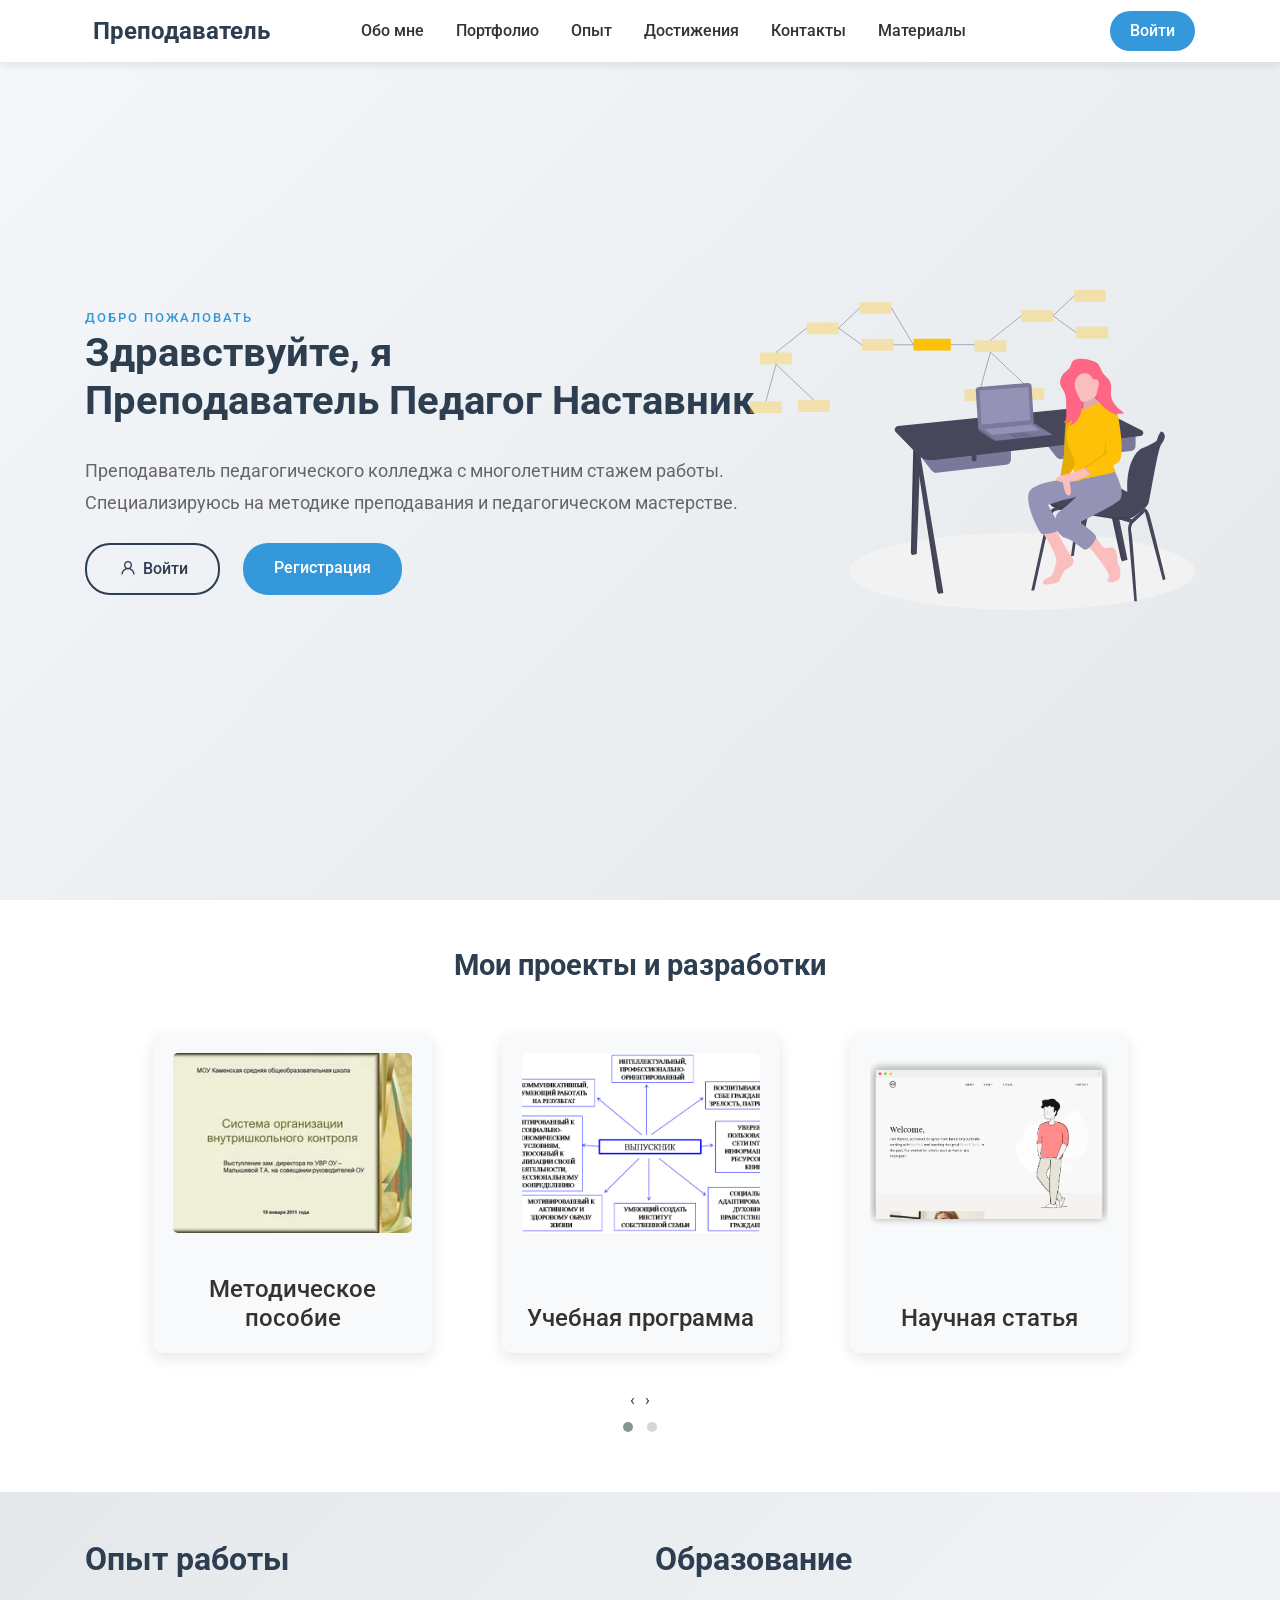
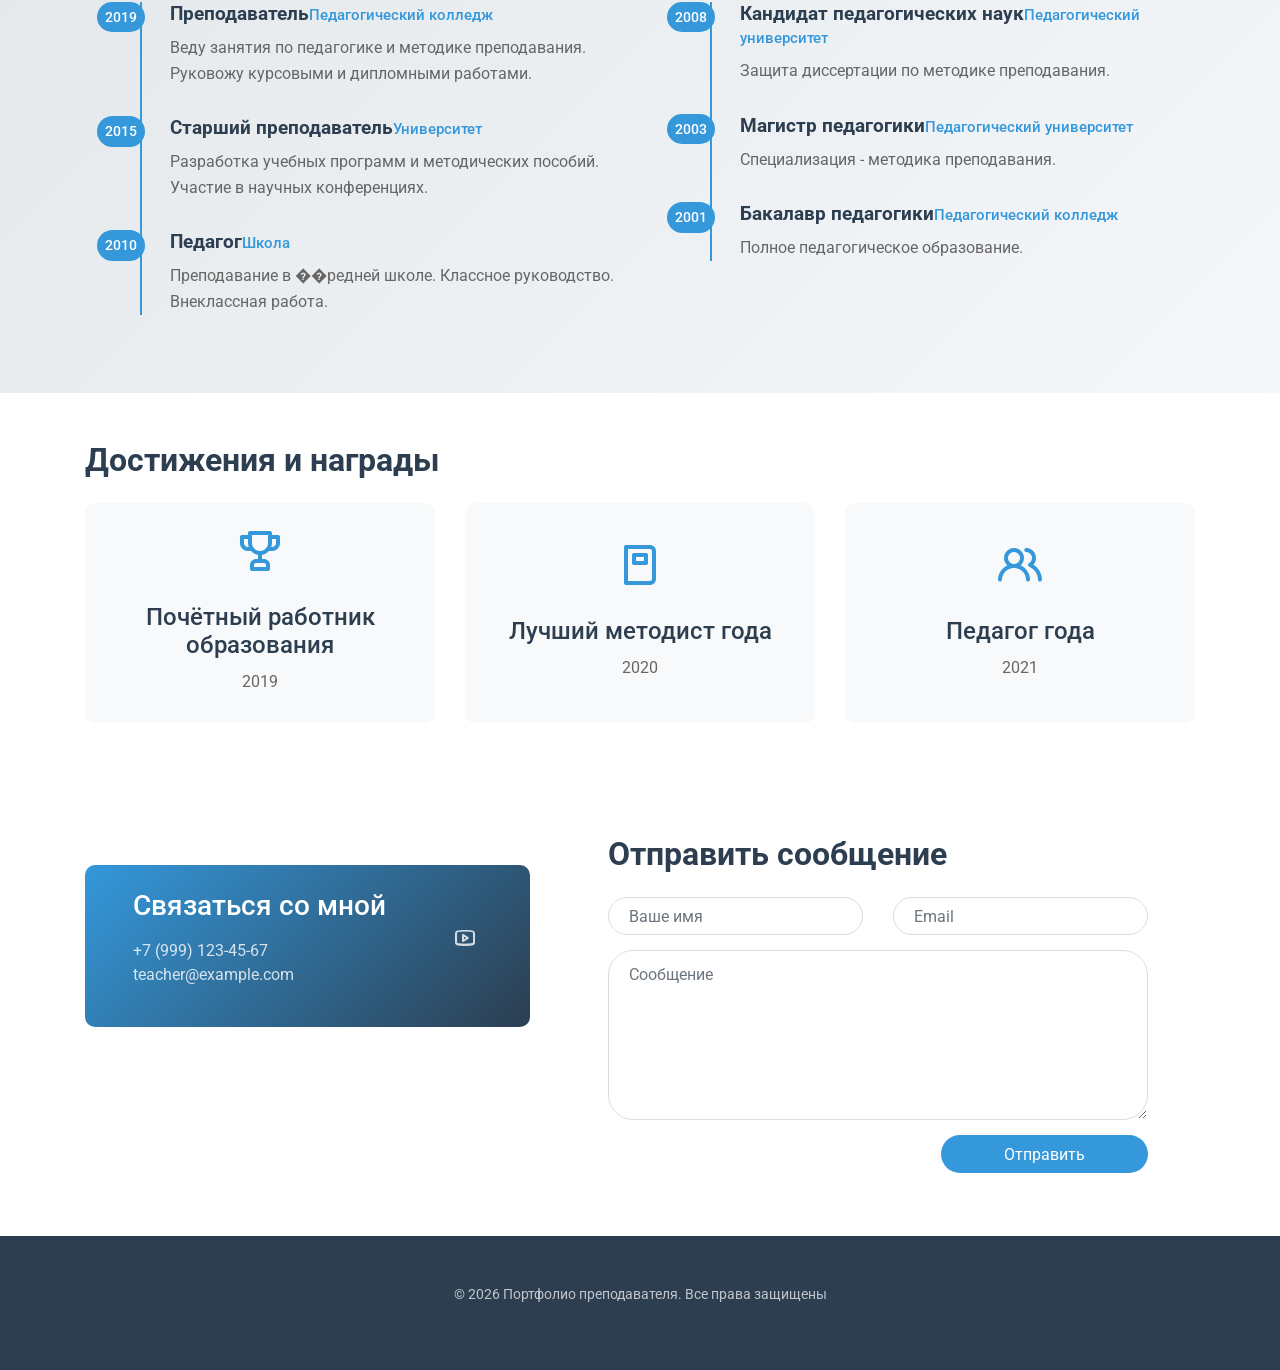
==== index.html @ ad096b38 "first commit" ====
<!doctype html>
<html lang="ru">
  <head>
    <meta charset="utf-8">
    <meta name="viewport" content="width=device-width, initial-scale=1, shrink-to-fit=no">
    <meta name="description" content="Портфолио преподавателя педагогического колледжа">
    <meta name="author" content="">

    <title>Портфолио преподавателя</title>

    <link rel="stylesheet" href="css/bootstrap.min.css">
    <link rel="stylesheet" href="css/unicons.css">
    <link rel="stylesheet" href="css/owl.carousel.min.css">
    <link rel="stylesheet" href="css/owl.theme.default.min.css">
    <link rel="stylesheet" href="css/styles.css">
  </head>
  <body>

    <nav class="navbar navbar-expand-sm navbar-light">
        <div class="container">
            <a class="navbar-brand" href="index.html"><i class='uil uil-graduation-cap'></i> Преподаватель</a>

            <button class="navbar-toggler" type="button" data-toggle="collapse" data-target="#navbarNav" aria-controls="navbarNav" aria-expanded="false"
                aria-label="Toggle navigation">
                <span class="navbar-toggler-icon"></span>
                <span class="navbar-toggler-icon"></span>
                <span class="navbar-toggler-icon"></span>
            </button>

            <div class="collapse navbar-collapse" id="navbarNav">
                <ul class="navbar-nav mx-auto">
                    <li class="nav-item">
                        <a href="#about" class="nav-link"><span data-hover="Обо мне">Обо мне</span></a>
                    </li>
                    <li class="nav-item">
                        <a href="#portfolio" class="nav-link"><span data-hover="Портфолио">Портфолио</span></a>
                    </li>
                    <li class="nav-item">
                        <a href="#experience" class="nav-link"><span data-hover="Опыт">Опыт</span></a>
                    </li>
                    <li class="nav-item">
                        <a href="#achievements" class="nav-link"><span data-hover="Достижения">Достижения</span></a>
                    </li>
                    <li class="nav-item">
                        <a href="#contact" class="nav-link"><span data-hover="Контакты">Контакты</span></a>
                    </li>
                    <li class="nav-item">
                        <a href="materials.html" class="nav-link"><span data-hover="Материалы">Материалы</span></a>
                    </li>
                </ul>

                <ul class="navbar-nav ml-lg-auto" id="auth-nav">
                </ul>
            </div>
        </div>
    </nav>

    <section class="about full-screen d-lg-flex justify-content-center align-items-center" id="about">
        <div class="container">
            <div class="row">
                
                <div class="col-lg-7 col-md-12 col-12 d-flex align-items-center">
                    <div class="about-text">
                        <small class="small-text">Добро пожаловать</small>
                        <h1 class="animated animated-text">
                            <span class="mr-2">Здравствуйте, я</span>
                                <div class="animated-info">
                                    <span class="animated-item" id="teacher-name">Преподаватель</span>
                                    <span class="animated-item">Педагог</span>
                                    <span class="animated-item">Наставник</span>
                                </div>
                        </h1>

                        <p id="teacher-bio">Преподаватель педагогического колледжа с многолетним стажем работы. Специализируюсь на методике преподавания и педагогическом мастерстве.</p>
                        
                        <div class="custom-btn-group mt-4" id="profile-buttons">
                        </div>
                    </div>
                </div>

                <div class="col-lg-5 col-md-12 col-12">
                    <div class="about-image svg">
                        <img src="images/undraw/undraw_software_engineer_lvl5.svg" class="img-fluid" alt="фото преподавателя">
                    </div>
                </div>

            </div>
        </div>
    </section>

    <section class="project py-5" id="portfolio">
        <div class="container">
                
                <div class="row">
                  <div class="col-lg-11 text-center mx-auto col-12">

                      <div class="col-lg-8 mx-auto">
                        <h2>Мои проекты и разработки</h2>
                      </div>

                      <div class="owl-carousel owl-theme" id="portfolio-carousel">
                      </div>

                  </div>
                </div>
        </div>
    </section>

    <section class="resume py-5 d-lg-flex justify-content-center align-items-center" id="experience">
        <div class="container">
            <div class="row">

                <div class="col-lg-6 col-12">
                  <h2 class="mb-4">Опыт работы</h2>

                    <div class="timeline">
                        <div class="timeline-wrapper">
                             <div class="timeline-yr">
                                  <span>2019</span>
                             </div>
                             <div class="timeline-info">
                                  <h3><span>Преподаватель</span><small>Педагогический колледж</small></h3>
                                  <p>Веду занятия по педагогике и методике преподавания. Руковожу курсовыми и дипломными работами.</p>
                             </div>
                        </div>

                        <div class="timeline-wrapper">
                            <div class="timeline-yr">
                                <span>2015</span>
                            </div>
                            <div class="timeline-info">
                                <h3><span>Старший преподаватель</span><small>Университет</small></h3>
                                <p>Разработка учебных программ и методических пособий. Участие в научных конференциях.</p>
                            </div>
                        </div>

                        <div class="timeline-wrapper">
                            <div class="timeline-yr">
                                <span>2010</span>
                            </div>
                            <div class="timeline-info">
                                <h3><span>Педагог</span><small>Школа</small></h3>
                                <p>Преподавание в ��редней школе. Классное руководство. Внеклассная работа.</p>
                            </div>
                        </div>
                        
                    </div>
                </div>

                <div class="col-lg-6 col-12">
                  <h2 class="mb-4 mobile-mt-2">Образование</h2>

                    <div class="timeline">
                        <div class="timeline-wrapper">
                             <div class="timeline-yr">
                                  <span>2008</span>
                             </div>
                             <div class="timeline-info">
                                  <h3><span>Кандидат педагогических наук</span><small>Педагогический университет</small></h3>
                                  <p>Защита диссертации по методике преподавания.</p>
                             </div>
                        </div>

                        <div class="timeline-wrapper">
                            <div class="timeline-yr">
                                <span>2003</span>
                            </div>
                            <div class="timeline-info">
                                <h3><span>Магистр педагогики</span><small>Педагогический университет</small></h3>
                                <p>Специализация - методика преподавания.</p>
                            </div>
                        </div>
                        
                        <div class="timeline-wrapper">
                            <div class="timeline-yr">
                                <span>2001</span>
                            </div>
                            <div class="timeline-info">
                                <h3><span>Бакалавр педагогики</span><small>Педагогический колледж</small></h3>
                                <p>Полное педагогическое образование.</p>
                            </div>
                        </div>

                    </div>
                </div>
                
            </div>
        </div>
    </section>

    <section class="contact py-5" id="achievements">
      <div class="container">
        <div class="row">
          <div class="col-lg-12 col-12">
            <div class="contact-form">
              <h2 class="mb-4">Достижения и награды</h2>
              <div class="row" id="achievements-list">
                <div class="col-md-4 mb-3">
                  <div class="achievement-card">
                    <i class="uil uil-trophy"></i>
                    <h4>Почётный работник образования</h4>
                    <p>2019</p>
                  </div>
                </div>
                <div class="col-md-4 mb-3">
                  <div class="achievement-card">
                    <i class="uil uil-book"></i>
                    <h4>Лучший методист года</h4>
                    <p>2020</p>
                  </div>
                </div>
                <div class="col-md-4 mb-3">
                  <div class="achievement-card">
                    <i class="uil uil-users-alt"></i>
                    <h4>Педагог года</h4>
                    <p>2021</p>
                  </div>
                </div>
              </div>
            </div>
          </div>
        </div>
      </div>
    </section>

    <section class="contact py-5" id="contact">
      <div class="container">
        <div class="row">
          
          <div class="col-lg-5 mr-lg-5 col-12">
            <div class="contact-info d-flex justify-content-between align-items-center py-4 px-lg-5">
                <div class="contact-info-item">
                  <h3 class="mb-3 text-white">Связаться со мной</h3>
                  <p class="footer-text mb-0">+7 (999) 123-45-67</p>
                  <p><a href="mailto:teacher@example.com">teacher@example.com</a></p>
                </div>

                <ul class="social-links">
                     <li><a href="#" class="uil uil-vk" data-toggle="tooltip" data-placement="left" title="ВКонтакте"></a></li>
                     <li><a href="#" class="uil uil-telegram" data-toggle="tooltip" data-placement="left" title="Telegram"></a></li>
                     <li><a href="#" class="uil uil-youtube" data-toggle="tooltip" data-placement="left" title="YouTube"></a></li>
                </ul>
            </div>
          </div>

          <div class="col-lg-6 col-12">
            <div class="contact-form">
              <h2 class="mb-4">Отправить сообщение</h2>

              <form action="" method="get">
                <div class="row">
                  <div class="col-lg-6 col-12">
                    <input type="text" class="form-control" name="name" placeholder="Ваше имя" id="name">
                  </div>

                  <div class="col-lg-6 col-12">
                    <input type="email" class="form-control" name="email" placeholder="Email" id="email">
                  </div>

                  <div class="col-12">
                    <textarea name="message" rows="6" class="form-control" id="message" placeholder="Сообщение"></textarea>
                  </div>

                  <div class="ml-lg-auto col-lg-5 col-12">
                    <input type="submit" class="form-control submit-btn" value="Отправить">
                  </div>
                </div>
              </form>
            </div>
          </div>

        </div>
      </div>
    </section>

     <footer class="footer py-5">
           <div class="container">
                <div class="row">

                    <div class="col-lg-12 col-12">                                
                        <p class="copyright-text text-center">&copy; <span id="current-year"></span> Портфолио преподавателя. Все права защищены</p>
                    </div>
                    
                </div>
           </div>
      </footer>

    <script src="js/jquery-3.3.1.min.js"></script>
    <script src="js/popper.min.js"></script>
    <script src="js/bootstrap.min.js"></script>
    <script src="js/Headroom.js"></script>
    <script src="js/jQuery.headroom.js"></script>
    <script src="js/owl.carousel.min.js"></script>
    <script src="js/smoothscroll.js"></script>
    <script src="js/app.js"></script>

  </body>
</html>
---- css/unicons.css ----
@font-face {
  font-family: 'unicons';
  src: url('../font/unicons.eot?42479262');
  src: url('../font/unicons.eot?42479262#iefix') format('embedded-opentype'),
       url('../font/unicons.woff2?42479262') format('woff2'),
       url('../font/unicons.woff?42479262') format('woff'),
       url('../font/unicons.ttf?42479262') format('truetype'),
       url('../font/unicons.svg?42479262#unicons') format('svg');
  font-weight: normal;
  font-style: normal;
}
/* Chrome hack: SVG is rendered more smooth in Windozze. 100% magic, uncomment if you need it. */
/* Note, that will break hinting! In other OS-es font will be not as sharp as it could be */
/*
@media screen and (-webkit-min-device-pixel-ratio:0) {
  @font-face {
    font-family: 'unicons';
    src: url('../font/unicons.svg?42479262#unicons') format('svg');
  }
}
*/
 
 [class^="uil-"]:before, [class*=" uil-"]:before {
  font-family: "unicons";
  font-style: normal;
  font-weight: normal;
  speak: none;
 
  display: inline-block;
  text-decoration: inherit;
  width: 1em;
  margin-right: .2em;
  text-align: center;
  /* opacity: .8; */
 
  /* For safety - reset parent styles, that can break glyph codes*/
  font-variant: normal;
  text-transform: none;
 
  /* fix buttons height, for twitter bootstrap */
  line-height: 1em;
 
  /* Animation center compensation - margins should be symmetric */
  /* remove if not needed */
  margin-left: .2em;
 
  /* you can be more comfortable with increased icons size */
  /* font-size: 120%; */
 
  /* Font smoothing. That was taken from TWBS */
  -webkit-font-smoothing: antialiased;
  -moz-osx-font-smoothing: grayscale;
 
  /* Uncomment for 3D effect */
  /* text-shadow: 1px 1px 1px rgba(127, 127, 127, 0.3); */
}
 
.uil-abacus:before { content: '\e800'; } /* '' */
.uil-accessible-icon-alt:before { content: '\e801'; } /* '' */
.uil-adjust-alt:before { content: '\e802'; } /* '' */
.uil-adjust-circle:before { content: '\e803'; } /* '' */
.uil-adjust-half:before { content: '\e804'; } /* '' */
.uil-adjust:before { content: '\e805'; } /* '' */
.uil-airplay:before { content: '\e806'; } /* '' */
.uil-align-alt:before { content: '\e807'; } /* '' */
.uil-align-center-alt:before { content: '\e808'; } /* '' */
.uil-align-center-h:before { content: '\e809'; } /* '' */
.uil-align-center-justify:before { content: '\e80a'; } /* '' */
.uil-align-center-v:before { content: '\e80b'; } /* '' */
.uil-align-center:before { content: '\e80c'; } /* '' */
.uil-align-justify:before { content: '\e80d'; } /* '' */
.uil-align-left-justify:before { content: '\e80e'; } /* '' */
.uil-align-left:before { content: '\e80f'; } /* '' */
.uil-align-letter-right:before { content: '\e810'; } /* '' */
.uil-align-right-justify:before { content: '\e811'; } /* '' */
.uil-align-right:before { content: '\e812'; } /* '' */
.uil-align:before { content: '\e813'; } /* '' */
.uil-ambulance:before { content: '\e814'; } /* '' */
.uil-analysis:before { content: '\e815'; } /* '' */
.uil-analytics:before { content: '\e816'; } /* '' */
.uil-anchor:before { content: '\e817'; } /* '' */
.uil-android-phone-slash:before { content: '\e818'; } /* '' */
.uil-angle-double-down:before { content: '\e819'; } /* '' */
.uil-angle-double-left:before { content: '\e81a'; } /* '' */
.uil-angle-double-right:before { content: '\e81b'; } /* '' */
.uil-angle-double-up:before { content: '\e81c'; } /* '' */
.uil-angle-down:before { content: '\e81d'; } /* '' */
.uil-angle-left:before { content: '\e81e'; } /* '' */
.uil-angle-right-b:before { content: '\e81f'; } /* '' */
.uil-angle-right:before { content: '\e820'; } /* '' */
.uil-angle-up:before { content: '\e821'; } /* '' */
.uil-annoyed-alt:before { content: '\e822'; } /* '' */
.uil-annoyed:before { content: '\e823'; } /* '' */
.uil-apps:before { content: '\e824'; } /* '' */
.uil-archive-alt:before { content: '\e825'; } /* '' */
.uil-archive:before { content: '\e826'; } /* '' */
.uil-arrow-break:before { content: '\e827'; } /* '' */
.uil-arrow-circle-down:before { content: '\e828'; } /* '' */
.uil-arrow-circle-left:before { content: '\e829'; } /* '' */
.uil-arrow-circle-right:before { content: '\e82a'; } /* '' */
.uil-arrow-circle-up:before { content: '\e82b'; } /* '' */
.uil-arrow-compress-h:before { content: '\e82c'; } /* '' */
.uil-arrow-down-left:before { content: '\e82d'; } /* '' */
.uil-arrow-down-right:before { content: '\e82e'; } /* '' */
.uil-arrow-down:before { content: '\e82f'; } /* '' */
.uil-arrow-from-right:before { content: '\e830'; } /* '' */
.uil-arrow-from-top:before { content: '\e831'; } /* '' */
.uil-arrow-growth:before { content: '\e832'; } /* '' */
.uil-arrow-left:before { content: '\e833'; } /* '' */
.uil-arrow-random:before { content: '\e834'; } /* '' */
.uil-arrow-resize-diagonal:before { content: '\e835'; } /* '' */
.uil-arrow-right:before { content: '\e836'; } /* '' */
.uil-arrow-to-bottom:before { content: '\e837'; } /* '' */
.uil-arrow-to-right:before { content: '\e838'; } /* '' */
.uil-arrow-up-left:before { content: '\e839'; } /* '' */
.uil-arrow-up-right:before { content: '\e83a'; } /* '' */
.uil-arrow-up:before { content: '\e83b'; } /* '' */
.uil-arrows-h-alt:before { content: '\e83c'; } /* '' */
.uil-arrows-h:before { content: '\e83d'; } /* '' */
.uil-arrows-left-down:before { content: '\e83e'; } /* '' */
.uil-arrows-maximize:before { content: '\e83f'; } /* '' */
.uil-arrows-merge:before { content: '\e840'; } /* '' */
.uil-arrows-resize-h:before { content: '\e841'; } /* '' */
.uil-arrows-resize-v:before { content: '\e842'; } /* '' */
.uil-arrows-resize:before { content: '\e843'; } /* '' */
.uil-arrows-right-down:before { content: '\e844'; } /* '' */
.uil-arrows-shrink-h:before { content: '\e845'; } /* '' */
.uil-arrows-shrink-v:before { content: '\e846'; } /* '' */
.uil-arrows-up-right:before { content: '\e847'; } /* '' */
.uil-arrows-v-alt:before { content: '\e848'; } /* '' */
.uil-arrows-v:before { content: '\e849'; } /* '' */
.uil-at:before { content: '\e84a'; } /* '' */
.uil-atm-card:before { content: '\e84b'; } /* '' */
.uil-atom:before { content: '\e84c'; } /* '' */
.uil-auto-flash:before { content: '\e84d'; } /* '' */
.uil-award-alt:before { content: '\e84e'; } /* '' */
.uil-award:before { content: '\e84f'; } /* '' */
.uil-baby-carriage:before { content: '\e850'; } /* '' */
.uil-backpack:before { content: '\e851'; } /* '' */
.uil-backspace:before { content: '\e852'; } /* '' */
.uil-backward:before { content: '\e853'; } /* '' */
.uil-bag-alt:before { content: '\e854'; } /* '' */
.uil-bag-slash:before { content: '\e855'; } /* '' */
.uil-bag:before { content: '\e856'; } /* '' */
.uil-ball:before { content: '\e857'; } /* '' */
.uil-ban:before { content: '\e858'; } /* '' */
.uil-bars:before { content: '\e859'; } /* '' */
.uil-basketball-hoop:before { content: '\e85a'; } /* '' */
.uil-basketball:before { content: '\e85b'; } /* '' */
.uil-battery-bolt:before { content: '\e85c'; } /* '' */
.uil-battery-empty:before { content: '\e85d'; } /* '' */
.uil-bed-double:before { content: '\e85e'; } /* '' */
.uil-bed:before { content: '\e85f'; } /* '' */
.uil-bell-school:before { content: '\e860'; } /* '' */
.uil-bell-slash:before { content: '\e861'; } /* '' */
.uil-bill:before { content: '\e862'; } /* '' */
.uil-bitcoin-circle:before { content: '\e863'; } /* '' */
.uil-bitcoin:before { content: '\e864'; } /* '' */
.uil-bluetooth-b:before { content: '\e865'; } /* '' */
.uil-bolt-alt:before { content: '\e866'; } /* '' */
.uil-bolt-slash:before { content: '\e867'; } /* '' */
.uil-bolt:before { content: '\e868'; } /* '' */
.uil-book-alt:before { content: '\e869'; } /* '' */
.uil-book-medical:before { content: '\e86a'; } /* '' */
.uil-book-open:before { content: '\e86b'; } /* '' */
.uil-book-reader:before { content: '\e86c'; } /* '' */
.uil-book:before { content: '\e86d'; } /* '' */
.uil-bookmark-full:before { content: '\e86e'; } /* '' */
.uil-bookmark:before { content: '\e86f'; } /* '' */
.uil-books:before { content: '\e870'; } /* '' */
.uil-boombox:before { content: '\e871'; } /* '' */
.uil-border-alt:before { content: '\e872'; } /* '' */
.uil-border-bottom:before { content: '\e873'; } /* '' */
.uil-border-clear:before { content: '\e874'; } /* '' */
.uil-border-horizontal:before { content: '\e875'; } /* '' */
.uil-border-inner:before { content: '\e876'; } /* '' */
.uil-border-left:before { content: '\e877'; } /* '' */
.uil-border-out:before { content: '\e878'; } /* '' */
.uil-border-right:before { content: '\e879'; } /* '' */
.uil-border-top:before { content: '\e87a'; } /* '' */
.uil-border-vertical:before { content: '\e87b'; } /* '' */
.uil-box:before { content: '\e87c'; } /* '' */
.uil-briefcase-alt:before { content: '\e87d'; } /* '' */
.uil-briefcase:before { content: '\e87e'; } /* '' */
.uil-bright:before { content: '\e87f'; } /* '' */
.uil-brightness-empty:before { content: '\e880'; } /* '' */
.uil-brightness-half:before { content: '\e881'; } /* '' */
.uil-brightness-low:before { content: '\e882'; } /* '' */
.uil-brightness-minus:before { content: '\e883'; } /* '' */
.uil-brightness-plus:before { content: '\e884'; } /* '' */
.uil-brightness:before { content: '\e885'; } /* '' */
.uil-bring-bottom:before { content: '\e886'; } /* '' */
.uil-bring-front:before { content: '\e887'; } /* '' */
.uil-brush-alt:before { content: '\e888'; } /* '' */
.uil-bug:before { content: '\e889'; } /* '' */
.uil-building:before { content: '\e88a'; } /* '' */
.uil-bullseye:before { content: '\e88b'; } /* '' */
.uil-bus-alt:before { content: '\e88c'; } /* '' */
.uil-bus-school:before { content: '\e88d'; } /* '' */
.uil-bus:before { content: '\e88e'; } /* '' */
.uil-calcualtor:before { content: '\e88f'; } /* '' */
.uil-calculator-alt:before { content: '\e890'; } /* '' */
.uil-calendar-alt:before { content: '\e891'; } /* '' */
.uil-calendar-slash:before { content: '\e892'; } /* '' */
.uil-calender:before { content: '\e893'; } /* '' */
.uil-calling:before { content: '\e894'; } /* '' */
.uil-camera-plus:before { content: '\e895'; } /* '' */
.uil-camera-slash:before { content: '\e896'; } /* '' */
.uil-camera:before { content: '\e897'; } /* '' */
.uil-cancel:before { content: '\e898'; } /* '' */
.uil-capsule:before { content: '\e899'; } /* '' */
.uil-capture:before { content: '\e89a'; } /* '' */
.uil-car-sideview:before { content: '\e89b'; } /* '' */
.uil-car-slash:before { content: '\e89c'; } /* '' */
.uil-car-wash:before { content: '\e89d'; } /* '' */
.uil-car:before { content: '\e89e'; } /* '' */
.uil-card-atm:before { content: '\e89f'; } /* '' */
.uil-caret-right:before { content: '\e8a0'; } /* '' */
.uil-cart:before { content: '\e8a1'; } /* '' */
.uil-cell:before { content: '\e8a2'; } /* '' */
.uil-celsius:before { content: '\e8a3'; } /* '' */
.uil-chart-bar-alt:before { content: '\e8a4'; } /* '' */
.uil-chart-bar:before { content: '\e8a5'; } /* '' */
.uil-chart-down:before { content: '\e8a6'; } /* '' */
.uil-chart-growth-alt:before { content: '\e8a7'; } /* '' */
.uil-chart-growth:before { content: '\e8a8'; } /* '' */
.uil-chart-line:before { content: '\e8a9'; } /* '' */
.uil-chart-pie-alt:before { content: '\e8aa'; } /* '' */
.uil-chart-pie:before { content: '\e8ab'; } /* '' */
.uil-chart:before { content: '\e8ac'; } /* '' */
.uil-chat-bubble-user:before { content: '\e8ad'; } /* '' */
.uil-chat-info:before { content: '\e8ae'; } /* '' */
.uil-chat:before { content: '\e8af'; } /* '' */
.uil-check-circle:before { content: '\e8b0'; } /* '' */
.uil-check-square:before { content: '\e8b1'; } /* '' */
.uil-check:before { content: '\e8b2'; } /* '' */
.uil-circle-layer:before { content: '\e8b3'; } /* '' */
.uil-circle:before { content: '\e8b4'; } /* '' */
.uil-circuit:before { content: '\e8b5'; } /* '' */
.uil-clapper-board:before { content: '\e8b6'; } /* '' */
.uil-clipboard-alt:before { content: '\e8b7'; } /* '' */
.uil-clipboard-blank:before { content: '\e8b8'; } /* '' */
.uil-clipboard-notes:before { content: '\e8b9'; } /* '' */
.uil-clipboard:before { content: '\e8ba'; } /* '' */
.uil-clock-eight:before { content: '\e8bb'; } /* '' */
.uil-clock-five:before { content: '\e8bc'; } /* '' */
.uil-clock-nine:before { content: '\e8bd'; } /* '' */
.uil-clock-seven:before { content: '\e8be'; } /* '' */
.uil-clock-ten:before { content: '\e8bf'; } /* '' */
.uil-clock-three:before { content: '\e8c0'; } /* '' */
.uil-clock-two:before { content: '\e8c1'; } /* '' */
.uil-clock:before { content: '\e8c2'; } /* '' */
.uil-closed-captioning:before { content: '\e8c3'; } /* '' */
.uil-cloud-block:before { content: '\e8c4'; } /* '' */
.uil-cloud-bookmark:before { content: '\e8c5'; } /* '' */
.uil-cloud-check:before { content: '\e8c6'; } /* '' */
.uil-cloud-computing:before { content: '\e8c7'; } /* '' */
.uil-cloud-data-connection:before { content: '\e8c8'; } /* '' */
.uil-cloud-database-tree:before { content: '\e8c9'; } /* '' */
.uil-cloud-download:before { content: '\e8ca'; } /* '' */
.uil-cloud-drizzle:before { content: '\e8cb'; } /* '' */
.uil-cloud-exclamation:before { content: '\e8cc'; } /* '' */
.uil-cloud-hail:before { content: '\e8cd'; } /* '' */
.uil-cloud-heart:before { content: '\e8ce'; } /* '' */
.uil-cloud-info:before { content: '\e8cf'; } /* '' */
.uil-cloud-lock:before { content: '\e8d0'; } /* '' */
.uil-cloud-meatball:before { content: '\e8d1'; } /* '' */
.uil-cloud-moon-hail:before { content: '\e8d2'; } /* '' */
.uil-cloud-moon-meatball:before { content: '\e8d3'; } /* '' */
.uil-cloud-moon-rain:before { content: '\e8d4'; } /* '' */
.uil-cloud-moon-showers:before { content: '\e8d5'; } /* '' */
.uil-cloud-moon:before { content: '\e8d6'; } /* '' */
.uil-cloud-question:before { content: '\e8d7'; } /* '' */
.uil-cloud-rain-sun:before { content: '\e8d8'; } /* '' */
.uil-cloud-rain:before { content: '\e8d9'; } /* '' */
.uil-cloud-redo:before { content: '\e8da'; } /* '' */
.uil-cloud-set:before { content: '\e8db'; } /* '' */
.uil-cloud-share:before { content: '\e8dc'; } /* '' */
.uil-cloud-shield:before { content: '\e8dd'; } /* '' */
.uil-cloud-showers-alt:before { content: '\e8de'; } /* '' */
.uil-cloud-showers-heavy:before { content: '\e8df'; } /* '' */
.uil-cloud-showers:before { content: '\e8e0'; } /* '' */
.uil-cloud-slash:before { content: '\e8e1'; } /* '' */
.uil-cloud-sun-hail:before { content: '\e8e2'; } /* '' */
.uil-cloud-sun-meatball:before { content: '\e8e3'; } /* '' */
.uil-cloud-sun-rain-alt:before { content: '\e8e4'; } /* '' */
.uil-cloud-sun-rain:before { content: '\e8e5'; } /* '' */
.uil-cloud-sun-tear:before { content: '\e8e6'; } /* '' */
.uil-cloud-sun:before { content: '\e8e7'; } /* '' */
.uil-cloud-times:before { content: '\e8e8'; } /* '' */
.uil-cloud-unlock:before { content: '\e8e9'; } /* '' */
.uil-cloud-upload:before { content: '\e8ea'; } /* '' */
.uil-cloud-wifi:before { content: '\e8eb'; } /* '' */
.uil-cloud-wind:before { content: '\e8ec'; } /* '' */
.uil-cloud:before { content: '\e8ed'; } /* '' */
.uil-clouds:before { content: '\e8ee'; } /* '' */
.uil-club:before { content: '\e8ef'; } /* '' */
.uil-code:before { content: '\e8f0'; } /* '' */
.uil-coffee:before { content: '\e8f1'; } /* '' */
.uil-cog:before { content: '\e8f2'; } /* '' */
.uil-coins:before { content: '\e8f3'; } /* '' */
.uil-columns:before { content: '\e8f4'; } /* '' */
.uil-comment-alt-block:before { content: '\e8f5'; } /* '' */
.uil-comment-alt-chart-lines:before { content: '\e8f6'; } /* '' */
.uil-comment-alt-check:before { content: '\e8f7'; } /* '' */
.uil-comment-alt-dots:before { content: '\e8f8'; } /* '' */
.uil-comment-alt-download:before { content: '\e8f9'; } /* '' */
.uil-comment-alt-edit:before { content: '\e8fa'; } /* '' */
.uil-comment-alt-exclamation:before { content: '\e8fb'; } /* '' */
.uil-comment-alt-heart:before { content: '\e8fc'; } /* '' */
.uil-comment-alt-image:before { content: '\e8fd'; } /* '' */
.uil-comment-alt-info:before { content: '\e8fe'; } /* '' */
.uil-comment-alt-lines:before { content: '\e8ff'; } /* '' */
.uil-comment-alt-lock:before { content: '\e900'; } /* '' */
.uil-comment-alt-medical:before { content: '\e901'; } /* '' */
.uil-comment-alt-message:before { content: '\e902'; } /* '' */
.uil-comment-alt-notes:before { content: '\e903'; } /* '' */
.uil-comment-alt-plus:before { content: '\e904'; } /* '' */
.uil-comment-alt-question:before { content: '\e905'; } /* '' */
.uil-comment-alt-redo:before { content: '\e906'; } /* '' */
.uil-comment-alt-search:before { content: '\e907'; } /* '' */
.uil-comment-alt-share:before { content: '\e908'; } /* '' */
.uil-comment-alt-shield:before { content: '\e909'; } /* '' */
.uil-comment-alt-upload:before { content: '\e90a'; } /* '' */
.uil-comment-alt-verify:before { content: '\e90b'; } /* '' */
.uil-comment-alt:before { content: '\e90c'; } /* '' */
.uil-comment-block:before { content: '\e90d'; } /* '' */
.uil-comment-chart-line:before { content: '\e90e'; } /* '' */
.uil-comment-check:before { content: '\e90f'; } /* '' */
.uil-comment-dots:before { content: '\e910'; } /* '' */
.uil-comment-download:before { content: '\e911'; } /* '' */
.uil-comment-edit:before { content: '\e912'; } /* '' */
.uil-comment-exclamation:before { content: '\e913'; } /* '' */
.uil-comment-heart:before { content: '\e914'; } /* '' */
.uil-comment-image:before { content: '\e915'; } /* '' */
.uil-comment-info-alt:before { content: '\e916'; } /* '' */
.uil-comment-info:before { content: '\e917'; } /* '' */
.uil-comment-lines:before { content: '\e918'; } /* '' */
.uil-comment-lock:before { content: '\e919'; } /* '' */
.uil-comment-medical:before { content: '\e91a'; } /* '' */
.uil-comment-message:before { content: '\e91b'; } /* '' */
.uil-comment-notes:before { content: '\e91c'; } /* '' */
.uil-comment-plus:before { content: '\e91d'; } /* '' */
.uil-comment-question:before { content: '\e91e'; } /* '' */
.uil-comment-redo:before { content: '\e91f'; } /* '' */
.uil-comment-search:before { content: '\e920'; } /* '' */
.uil-comment-share:before { content: '\e921'; } /* '' */
.uil-comment-shield:before { content: '\e922'; } /* '' */
.uil-comment-slash:before { content: '\e923'; } /* '' */
.uil-comment-upload:before { content: '\e924'; } /* '' */
.uil-comment-verify:before { content: '\e925'; } /* '' */
.uil-comment:before { content: '\e926'; } /* '' */
.uil-comments-alt:before { content: '\e927'; } /* '' */
.uil-comments:before { content: '\e928'; } /* '' */
.uil-commnet-alt-slash:before { content: '\e929'; } /* '' */
.uil-compact-disc:before { content: '\e92a'; } /* '' */
.uil-compass:before { content: '\e92b'; } /* '' */
.uil-compress-alt-left:before { content: '\e92c'; } /* '' */
.uil-compress-alt:before { content: '\e92d'; } /* '' */
.uil-compress-arrows:before { content: '\e92e'; } /* '' */
.uil-compress-lines:before { content: '\e92f'; } /* '' */
.uil-compress-point:before { content: '\e930'; } /* '' */
.uil-compress-v:before { content: '\e931'; } /* '' */
.uil-compress:before { content: '\e932'; } /* '' */
.uil-computer-mouse:before { content: '\e933'; } /* '' */
.uil-confused:before { content: '\e934'; } /* '' */
.uil-constructor:before { content: '\e935'; } /* '' */
.uil-copy-alt:before { content: '\e936'; } /* '' */
.uil-copy-landscape:before { content: '\e937'; } /* '' */
.uil-copy:before { content: '\e938'; } /* '' */
.uil-copyright:before { content: '\e939'; } /* '' */
.uil-corner-down-left:before { content: '\e93a'; } /* '' */
.uil-corner-down-right-alt:before { content: '\e93b'; } /* '' */
.uil-corner-down-right:before { content: '\e93c'; } /* '' */
.uil-corner-left-down:before { content: '\e93d'; } /* '' */
.uil-corner-right-down:before { content: '\e93e'; } /* '' */
.uil-corner-up-left-alt:before { content: '\e93f'; } /* '' */
.uil-corner-up-left:before { content: '\e940'; } /* '' */
.uil-corner-up-right-alt:before { content: '\e941'; } /* '' */
.uil-corner-up-right:before { content: '\e942'; } /* '' */
.uil-creative-commons-pd-alt:before { content: '\e943'; } /* '' */
.uil-creative-commons-pd:before { content: '\e944'; } /* '' */
.uil-crockery:before { content: '\e945'; } /* '' */
.uil-crop-alt-rotate-left:before { content: '\e946'; } /* '' */
.uil-crop-alt-rotate-right:before { content: '\e947'; } /* '' */
.uil-crop-alt:before { content: '\e948'; } /* '' */
.uil-crosshair-alt:before { content: '\e949'; } /* '' */
.uil-crosshair:before { content: '\e94a'; } /* '' */
.uil-crosshairs:before { content: '\e94b'; } /* '' */
.uil-cube:before { content: '\e94c'; } /* '' */
.uil-data-sharing:before { content: '\e94d'; } /* '' */
.uil-database-alt:before { content: '\e94e'; } /* '' */
.uil-database:before { content: '\e94f'; } /* '' */
.uil-desert:before { content: '\e950'; } /* '' */
.uil-desktop-alt-slash:before { content: '\e951'; } /* '' */
.uil-desktop-alt:before { content: '\e952'; } /* '' */
.uil-desktop-cloud-alt:before { content: '\e953'; } /* '' */
.uil-desktop-slash:before { content: '\e954'; } /* '' */
.uil-desktop:before { content: '\e955'; } /* '' */
.uil-dialpad-alt:before { content: '\e956'; } /* '' */
.uil-dialpad:before { content: '\e957'; } /* '' */
.uil-diamond:before { content: '\e958'; } /* '' */
.uil-diary-alt:before { content: '\e959'; } /* '' */
.uil-diary:before { content: '\e95a'; } /* '' */
.uil-dice-five:before { content: '\e95b'; } /* '' */
.uil-dice-four:before { content: '\e95c'; } /* '' */
.uil-dice-one:before { content: '\e95d'; } /* '' */
.uil-dice-six:before { content: '\e95e'; } /* '' */
.uil-dice-three:before { content: '\e95f'; } /* '' */
.uil-dice-two:before { content: '\e960'; } /* '' */
.uil-direction:before { content: '\e961'; } /* '' */
.uil-directions:before { content: '\e962'; } /* '' */
.uil-dizzy-meh:before { content: '\e963'; } /* '' */
.uil-dna:before { content: '\e964'; } /* '' */
.uil-document-layout-center:before { content: '\e965'; } /* '' */
.uil-document-layout-left:before { content: '\e966'; } /* '' */
.uil-document-layout-right:before { content: '\e967'; } /* '' */
.uil-document:before { content: '\e968'; } /* '' */
.uil-dollar-alt:before { content: '\e969'; } /* '' */
.uil-dollar-sign-alt:before { content: '\e96a'; } /* '' */
.uil-dollar-sign:before { content: '\e96b'; } /* '' */
.uil-down-arrow:before { content: '\e96c'; } /* '' */
.uil-download-alt:before { content: '\e96d'; } /* '' */
.uil-dribbble:before { content: '\e96e'; } /* '' */
.uil-drill:before { content: '\e96f'; } /* '' */
.uil-dropbox:before { content: '\e970'; } /* '' */
.uil-dumbbell:before { content: '\e971'; } /* '' */
.uil-edit-alt:before { content: '\e972'; } /* '' */
.uil-edit:before { content: '\e973'; } /* '' */
.uil-ellipsis-h:before { content: '\e974'; } /* '' */
.uil-ellipsis-v:before { content: '\e975'; } /* '' */
.uil-emoji:before { content: '\e976'; } /* '' */
.uil-enter:before { content: '\e977'; } /* '' */
.uil-entry:before { content: '\e978'; } /* '' */
.uil-envelope-add:before { content: '\e979'; } /* '' */
.uil-envelope-alt:before { content: '\e97a'; } /* '' */
.uil-envelope-block:before { content: '\e97b'; } /* '' */
.uil-envelope-bookmark:before { content: '\e97c'; } /* '' */
.uil-envelope-check:before { content: '\e97d'; } /* '' */
.uil-envelope-download-alt:before { content: '\e97e'; } /* '' */
.uil-envelope-download:before { content: '\e97f'; } /* '' */
.uil-envelope-edit:before { content: '\e980'; } /* '' */
.uil-envelope-exclamation:before { content: '\e981'; } /* '' */
.uil-envelope-heart:before { content: '\e982'; } /* '' */
.uil-envelope-info:before { content: '\e983'; } /* '' */
.uil-envelope-lock:before { content: '\e984'; } /* '' */
.uil-envelope-minus:before { content: '\e985'; } /* '' */
.uil-envelope-open:before { content: '\e986'; } /* '' */
.uil-envelope-question:before { content: '\e987'; } /* '' */
.uil-envelope-receive:before { content: '\e988'; } /* '' */
.uil-envelope-redo:before { content: '\e989'; } /* '' */
.uil-envelope-search:before { content: '\e98a'; } /* '' */
.uil-envelope-send:before { content: '\e98b'; } /* '' */
.uil-envelope-share:before { content: '\e98c'; } /* '' */
.uil-envelope-shield:before { content: '\e98d'; } /* '' */
.uil-envelope-star:before { content: '\e98e'; } /* '' */
.uil-envelope-times:before { content: '\e98f'; } /* '' */
.uil-envelope-upload-alt:before { content: '\e990'; } /* '' */
.uil-envelope-upload:before { content: '\e991'; } /* '' */
.uil-envelope:before { content: '\e992'; } /* '' */
.uil-envelopes:before { content: '\e993'; } /* '' */
.uil-equal-circle:before { content: '\e994'; } /* '' */
.uil-euro-circle:before { content: '\e995'; } /* '' */
.uil-euro:before { content: '\e996'; } /* '' */
.uil-exchange-alt:before { content: '\e997'; } /* '' */
.uil-exchange:before { content: '\e998'; } /* '' */
.uil-exclamation-circle:before { content: '\e999'; } /* '' */
.uil-exclamation-octagon:before { content: '\e99a'; } /* '' */
.uil-exclamation-triangle:before { content: '\e99b'; } /* '' */
.uil-exclude:before { content: '\e99c'; } /* '' */
.uil-exit:before { content: '\e99d'; } /* '' */
.uil-expand-alt:before { content: '\e99e'; } /* '' */
.uil-expand-arrows-alt:before { content: '\e99f'; } /* '' */
.uil-expand-arrows:before { content: '\e9a0'; } /* '' */
.uil-expand-from-corner:before { content: '\e9a1'; } /* '' */
.uil-expand-left:before { content: '\e9a2'; } /* '' */
.uil-export:before { content: '\e9a3'; } /* '' */
.uil-exposure-alt:before { content: '\e9a4'; } /* '' */
.uil-exposure-increase:before { content: '\e9a5'; } /* '' */
.uil-external-link-alt:before { content: '\e9a6'; } /* '' */
.uil-eye-slash:before { content: '\e9a7'; } /* '' */
.uil-eye:before { content: '\e9a8'; } /* '' */
.uil-facebook:before { content: '\e9a9'; } /* '' */
.uil-fahrenheit:before { content: '\e9aa'; } /* '' */
.uil-fast-mail-alt:before { content: '\e9ab'; } /* '' */
.uil-fast-mail:before { content: '\e9ac'; } /* '' */
.uil-favorite:before { content: '\e9ad'; } /* '' */
.uil-feedback:before { content: '\e9ae'; } /* '' */
.uil-file-alt:before { content: '\e9af'; } /* '' */
.uil-file-blank:before { content: '\e9b0'; } /* '' */
.uil-file-block-alt:before { content: '\e9b1'; } /* '' */
.uil-file-bookmark-alt:before { content: '\e9b2'; } /* '' */
.uil-file-check-alt:before { content: '\e9b3'; } /* '' */
.uil-file-check:before { content: '\e9b4'; } /* '' */
.uil-file-contract-dollar:before { content: '\e9b5'; } /* '' */
.uil-file-copy-alt:before { content: '\e9b6'; } /* '' */
.uil-file-download-alt:before { content: '\e9b7'; } /* '' */
.uil-file-download:before { content: '\e9b8'; } /* '' */
.uil-file-edit-alt:before { content: '\e9b9'; } /* '' */
.uil-file-exclamation-alt:before { content: '\e9ba'; } /* '' */
.uil-file-exclamation:before { content: '\e9bb'; } /* '' */
.uil-file-heart:before { content: '\e9bc'; } /* '' */
.uil-file-info-alt:before { content: '\e9bd'; } /* '' */
.uil-file-landscape-alt:before { content: '\e9be'; } /* '' */
.uil-file-landscape:before { content: '\e9bf'; } /* '' */
.uil-file-lanscape-slash:before { content: '\e9c0'; } /* '' */
.uil-file-lock-alt:before { content: '\e9c1'; } /* '' */
.uil-file-medical-alt:before { content: '\e9c2'; } /* '' */
.uil-file-medical:before { content: '\e9c3'; } /* '' */
.uil-file-minus-alt:before { content: '\e9c4'; } /* '' */
.uil-file-minus:before { content: '\e9c5'; } /* '' */
.uil-file-network:before { content: '\e9c6'; } /* '' */
.uil-file-plus-alt:before { content: '\e9c7'; } /* '' */
.uil-file-plus:before { content: '\e9c8'; } /* '' */
.uil-file-question-alt:before { content: '\e9c9'; } /* '' */
.uil-file-question:before { content: '\e9ca'; } /* '' */
.uil-file-redo-alt:before { content: '\e9cb'; } /* '' */
.uil-file-search-alt:before { content: '\e9cc'; } /* '' */
.uil-file-share-alt:before { content: '\e9cd'; } /* '' */
.uil-file-shield-alt:before { content: '\e9ce'; } /* '' */
.uil-file-slash:before { content: '\e9cf'; } /* '' */
.uil-file-times-alt:before { content: '\e9d0'; } /* '' */
.uil-file-times:before { content: '\e9d1'; } /* '' */
.uil-file-upload-alt:before { content: '\e9d2'; } /* '' */
.uil-file-upload:before { content: '\e9d3'; } /* '' */
.uil-file:before { content: '\e9d4'; } /* '' */
.uil-files-landscapes-alt:before { content: '\e9d5'; } /* '' */
.uil-files-landscapes:before { content: '\e9d6'; } /* '' */
.uil-film:before { content: '\e9d7'; } /* '' */
.uil-filter-slash:before { content: '\e9d8'; } /* '' */
.uil-filter:before { content: '\e9d9'; } /* '' */
.uil-flask-potion:before { content: '\e9da'; } /* '' */
.uil-flask:before { content: '\e9db'; } /* '' */
.uil-flip-h-alt:before { content: '\e9dc'; } /* '' */
.uil-flip-h:before { content: '\e9dd'; } /* '' */
.uil-flip-v-alt:before { content: '\e9de'; } /* '' */
.uil-flip-v:before { content: '\e9df'; } /* '' */
.uil-flower:before { content: '\e9e0'; } /* '' */
.uil-focus-add:before { content: '\e9e1'; } /* '' */
.uil-focus-target:before { content: '\e9e2'; } /* '' */
.uil-focus:before { content: '\e9e3'; } /* '' */
.uil-folder-check:before { content: '\e9e4'; } /* '' */
.uil-folder-download:before { content: '\e9e5'; } /* '' */
.uil-folder-exclamation:before { content: '\e9e6'; } /* '' */
.uil-folder-heart:before { content: '\e9e7'; } /* '' */
.uil-folder-info:before { content: '\e9e8'; } /* '' */
.uil-folder-lock:before { content: '\e9e9'; } /* '' */
.uil-folder-medical:before { content: '\e9ea'; } /* '' */
.uil-folder-minus:before { content: '\e9eb'; } /* '' */
.uil-folder-network:before { content: '\e9ec'; } /* '' */
.uil-folder-plus:before { content: '\e9ed'; } /* '' */
.uil-folder-question:before { content: '\e9ee'; } /* '' */
.uil-folder-slash:before { content: '\e9ef'; } /* '' */
.uil-folder-times:before { content: '\e9f0'; } /* '' */
.uil-folder-upload:before { content: '\e9f1'; } /* '' */
.uil-folder:before { content: '\e9f2'; } /* '' */
.uil-food:before { content: '\e9f3'; } /* '' */
.uil-football-american:before { content: '\e9f4'; } /* '' */
.uil-football-ball:before { content: '\e9f5'; } /* '' */
.uil-football:before { content: '\e9f6'; } /* '' */
.uil-forecastcloud-moon-tear:before { content: '\e9f7'; } /* '' */
.uil-forwaded-call:before { content: '\e9f8'; } /* '' */
.uil-forward:before { content: '\e9f9'; } /* '' */
.uil-frown:before { content: '\e9fa'; } /* '' */
.uil-game-structure:before { content: '\e9fb'; } /* '' */
.uil-game:before { content: '\e9fc'; } /* '' */
.uil-gift:before { content: '\e9fd'; } /* '' */
.uil-glass-martini-alt-slash:before { content: '\e9fe'; } /* '' */
.uil-glass-martini-alt:before { content: '\e9ff'; } /* '' */
.uil-glass-martini:before { content: '\ea00'; } /* '' */
.uil-glass-tea:before { content: '\ea01'; } /* '' */
.uil-glass:before { content: '\ea02'; } /* '' */
.uil-globe:before { content: '\ea03'; } /* '' */
.uil-gold:before { content: '\ea04'; } /* '' */
.uil-google-drive:before { content: '\ea05'; } /* '' */
.uil-graduation-hat:before { content: '\ea06'; } /* '' */
.uil-graph-bar:before { content: '\ea07'; } /* '' */
.uil-grid:before { content: '\ea08'; } /* '' */
.uil-grids:before { content: '\ea09'; } /* '' */
.uil-grin-tongue-wink-alt:before { content: '\ea0a'; } /* '' */
.uil-grin-tongue-wink:before { content: '\ea0b'; } /* '' */
.uil-grin:before { content: '\ea0c'; } /* '' */
.uil-grip-horizontal-line:before { content: '\ea0d'; } /* '' */
.uil-hdd:before { content: '\ea0e'; } /* '' */
.uil-headphones-alt:before { content: '\ea0f'; } /* '' */
.uil-headphones:before { content: '\ea10'; } /* '' */
.uil-heart-alt:before { content: '\ea11'; } /* '' */
.uil-heart-medical:before { content: '\ea12'; } /* '' */
.uil-heart-rate:before { content: '\ea13'; } /* '' */
.uil-heart-sign:before { content: '\ea14'; } /* '' */
.uil-heart:before { content: '\ea15'; } /* '' */
.uil-heartbeat:before { content: '\ea16'; } /* '' */
.uil-history-alt:before { content: '\ea17'; } /* '' */
.uil-history:before { content: '\ea18'; } /* '' */
.uil-home-alt:before { content: '\ea19'; } /* '' */
.uil-home:before { content: '\ea1a'; } /* '' */
.uil-horizontal-align-center:before { content: '\ea1b'; } /* '' */
.uil-horizontal-align-left:before { content: '\ea1c'; } /* '' */
.uil-horizontal-align-right:before { content: '\ea1d'; } /* '' */
.uil-horizontal-distribution-center:before { content: '\ea1e'; } /* '' */
.uil-horizontal-distribution-left:before { content: '\ea1f'; } /* '' */
.uil-horizontal-distribution-right:before { content: '\ea20'; } /* '' */
.uil-hunting:before { content: '\ea21'; } /* '' */
.uil-image-alt-slash:before { content: '\ea22'; } /* '' */
.uil-image-block:before { content: '\ea23'; } /* '' */
.uil-image-broken:before { content: '\ea24'; } /* '' */
.uil-image-check:before { content: '\ea25'; } /* '' */
.uil-image-download:before { content: '\ea26'; } /* '' */
.uil-image-edit:before { content: '\ea27'; } /* '' */
.uil-image-lock:before { content: '\ea28'; } /* '' */
.uil-image-minus:before { content: '\ea29'; } /* '' */
.uil-image-plus:before { content: '\ea2a'; } /* '' */
.uil-image-question:before { content: '\ea2b'; } /* '' */
.uil-image-redo:before { content: '\ea2c'; } /* '' */
.uil-image-resize-landscape:before { content: '\ea2d'; } /* '' */
.uil-image-resize-square:before { content: '\ea2e'; } /* '' */
.uil-image-search:before { content: '\ea2f'; } /* '' */
.uil-image-share:before { content: '\ea30'; } /* '' */
.uil-image-shield:before { content: '\ea31'; } /* '' */
.uil-image-slash:before { content: '\ea32'; } /* '' */
.uil-image-times:before { content: '\ea33'; } /* '' */
.uil-image-upload:before { content: '\ea34'; } /* '' */
.uil-image-v:before { content: '\ea35'; } /* '' */
.uil-image:before { content: '\ea36'; } /* '' */
.uil-images:before { content: '\ea37'; } /* '' */
.uil-incoming-call:before { content: '\ea38'; } /* '' */
.uil-info-circle:before { content: '\ea39'; } /* '' */
.uil-instagram:before { content: '\ea3a'; } /* '' */
.uil-invoice:before { content: '\ea3b'; } /* '' */
.uil-jackhammer:before { content: '\ea3c'; } /* '' */
.uil-kayak:before { content: '\ea3d'; } /* '' */
.uil-key-skeleton-alt:before { content: '\ea3e'; } /* '' */
.uil-key-skeleton:before { content: '\ea3f'; } /* '' */
.uil-keyboard-alt:before { content: '\ea40'; } /* '' */
.uil-keyboard-hide:before { content: '\ea41'; } /* '' */
.uil-keyboard-show:before { content: '\ea42'; } /* '' */
.uil-keyboard:before { content: '\ea43'; } /* '' */
.uil-keyhole-circle:before { content: '\ea44'; } /* '' */
.uil-keyhole-square-full:before { content: '\ea45'; } /* '' */
.uil-keyhole-square:before { content: '\ea46'; } /* '' */
.uil-kid:before { content: '\ea47'; } /* '' */
.uil-label-alt:before { content: '\ea48'; } /* '' */
.uil-label:before { content: '\ea49'; } /* '' */
.uil-lamp:before { content: '\ea4a'; } /* '' */
.uil-laptop-cloud:before { content: '\ea4b'; } /* '' */
.uil-laptop:before { content: '\ea4c'; } /* '' */
.uil-laughing:before { content: '\ea4d'; } /* '' */
.uil-layer-group-slash:before { content: '\ea4e'; } /* '' */
.uil-layer-group:before { content: '\ea4f'; } /* '' */
.uil-layers-alt:before { content: '\ea50'; } /* '' */
.uil-layers-slash:before { content: '\ea51'; } /* '' */
.uil-layers:before { content: '\ea52'; } /* '' */
.uil-left-arrow-from-left:before { content: '\ea53'; } /* '' */
.uil-left-arrow-to-left:before { content: '\ea54'; } /* '' */
.uil-left-indent-alt:before { content: '\ea55'; } /* '' */
.uil-left-indent:before { content: '\ea56'; } /* '' */
.uil-life-ring:before { content: '\ea57'; } /* '' */
.uil-lightbulb-alt:before { content: '\ea58'; } /* '' */
.uil-lightbulb:before { content: '\ea59'; } /* '' */
.uil-line-alt:before { content: '\ea5a'; } /* '' */
.uil-line-spacing:before { content: '\ea5b'; } /* '' */
.uil-link-alt:before { content: '\ea5c'; } /* '' */
.uil-link-broken:before { content: '\ea5d'; } /* '' */
.uil-link-h:before { content: '\ea5e'; } /* '' */
.uil-link:before { content: '\ea5f'; } /* '' */
.uil-list-ui-alt:before { content: '\ea60'; } /* '' */
.uil-list-ul:before { content: '\ea61'; } /* '' */
.uil-location-arrow-alt:before { content: '\ea62'; } /* '' */
.uil-location-arrow:before { content: '\ea63'; } /* '' */
.uil-location-pin-alt:before { content: '\ea64'; } /* '' */
.uil-location-point:before { content: '\ea65'; } /* '' */
.uil-location:before { content: '\ea66'; } /* '' */
.uil-lock-access:before { content: '\ea67'; } /* '' */
.uil-lock-alt:before { content: '\ea68'; } /* '' */
.uil-lock-open-alt:before { content: '\ea69'; } /* '' */
.uil-lock-slash:before { content: '\ea6a'; } /* '' */
.uil-lock:before { content: '\ea6b'; } /* '' */
.uil-mailbox-alt:before { content: '\ea6c'; } /* '' */
.uil-mailbox:before { content: '\ea6d'; } /* '' */
.uil-map-marker-alt:before { content: '\ea6e'; } /* '' */
.uil-map-marker-edit:before { content: '\ea6f'; } /* '' */
.uil-map-marker-info:before { content: '\ea70'; } /* '' */
.uil-map-marker-minus:before { content: '\ea71'; } /* '' */
.uil-map-marker-plus:before { content: '\ea72'; } /* '' */
.uil-map-marker-question:before { content: '\ea73'; } /* '' */
.uil-map-marker-shield:before { content: '\ea74'; } /* '' */
.uil-map-marker-slash:before { content: '\ea75'; } /* '' */
.uil-map-marker:before { content: '\ea76'; } /* '' */
.uil-map-pin-alt:before { content: '\ea77'; } /* '' */
.uil-map-pin:before { content: '\ea78'; } /* '' */
.uil-map:before { content: '\ea79'; } /* '' */
.uil-mars:before { content: '\ea7a'; } /* '' */
.uil-maximize-left:before { content: '\ea7b'; } /* '' */
.uil-medal:before { content: '\ea7c'; } /* '' */
.uil-medical-drip:before { content: '\ea7d'; } /* '' */
.uil-medical-square-full:before { content: '\ea7e'; } /* '' */
.uil-medical-square:before { content: '\ea7f'; } /* '' */
.uil-medical:before { content: '\ea80'; } /* '' */
.uil-medkit:before { content: '\ea81'; } /* '' */
.uil-meeting-board:before { content: '\ea82'; } /* '' */
.uil-meh-alt:before { content: '\ea83'; } /* '' */
.uil-meh-closed-eye:before { content: '\ea84'; } /* '' */
.uil-meh:before { content: '\ea85'; } /* '' */
.uil-message:before { content: '\ea86'; } /* '' */
.uil-microphone-slash:before { content: '\ea87'; } /* '' */
.uil-microphone:before { content: '\ea88'; } /* '' */
.uil-minus-circle:before { content: '\ea89'; } /* '' */
.uil-minus-path:before { content: '\ea8a'; } /* '' */
.uil-minus-square-full:before { content: '\ea8b'; } /* '' */
.uil-minus-square:before { content: '\ea8c'; } /* '' */
.uil-minus:before { content: '\ea8d'; } /* '' */
.uil-missed-call:before { content: '\ea8e'; } /* '' */
.uil-mobey-bill-slash:before { content: '\ea8f'; } /* '' */
.uil-mobile-android-alt:before { content: '\ea90'; } /* '' */
.uil-mobile-android:before { content: '\ea91'; } /* '' */
.uil-mobile-vibrate:before { content: '\ea92'; } /* '' */
.uil-modem:before { content: '\ea93'; } /* '' */
.uil-money-bill-stack:before { content: '\ea94'; } /* '' */
.uil-money-bill:before { content: '\ea95'; } /* '' */
.uil-money-insert:before { content: '\ea96'; } /* '' */
.uil-money-stack:before { content: '\ea97'; } /* '' */
.uil-money-withdraw:before { content: '\ea98'; } /* '' */
.uil-money-withdrawal:before { content: '\ea99'; } /* '' */
.uil-moneybag-alt:before { content: '\ea9a'; } /* '' */
.uil-moneybag:before { content: '\ea9b'; } /* '' */
.uil-monitor-heart-rate:before { content: '\ea9c'; } /* '' */
.uil-monitor:before { content: '\ea9d'; } /* '' */
.uil-moon-eclipse:before { content: '\ea9e'; } /* '' */
.uil-moon:before { content: '\ea9f'; } /* '' */
.uil-moonset:before { content: '\eaa0'; } /* '' */
.uil-mountains-sun:before { content: '\eaa1'; } /* '' */
.uil-mountains:before { content: '\eaa2'; } /* '' */
.uil-mouse-alt:before { content: '\eaa3'; } /* '' */
.uil-mouse:before { content: '\eaa4'; } /* '' */
.uil-multiply:before { content: '\eaa5'; } /* '' */
.uil-music-note:before { content: '\eaa6'; } /* '' */
.uil-music-tune-slash:before { content: '\eaa7'; } /* '' */
.uil-music:before { content: '\eaa8'; } /* '' */
.uil-n-a:before { content: '\eaa9'; } /* '' */
.uil-navigator:before { content: '\eaaa'; } /* '' */
.uil-nerd:before { content: '\eaab'; } /* '' */
.uil-newspaper:before { content: '\eaac'; } /* '' */
.uil-ninja:before { content: '\eaad'; } /* '' */
.uil-no-entry:before { content: '\eaae'; } /* '' */
.uil-notebooks:before { content: '\eaaf'; } /* '' */
.uil-notes:before { content: '\eab0'; } /* '' */
.uil-object-group:before { content: '\eab1'; } /* '' */
.uil-object-ungroup:before { content: '\eab2'; } /* '' */
.uil-octagon:before { content: '\eab3'; } /* '' */
.uil-outgoing-call:before { content: '\eab4'; } /* '' */
.uil-package:before { content: '\eab5'; } /* '' */
.uil-padlock:before { content: '\eab6'; } /* '' */
.uil-paint-tool:before { content: '\eab7'; } /* '' */
.uil-panorama-h-alt:before { content: '\eab8'; } /* '' */
.uil-panorama-h:before { content: '\eab9'; } /* '' */
.uil-panorama-v:before { content: '\eaba'; } /* '' */
.uil-paperclip:before { content: '\eabb'; } /* '' */
.uil-paragraph:before { content: '\eabc'; } /* '' */
.uil-parcel:before { content: '\eabd'; } /* '' */
.uil-parking-square:before { content: '\eabe'; } /* '' */
.uil-pathfinder-unite:before { content: '\eabf'; } /* '' */
.uil-pathfinder:before { content: '\eac0'; } /* '' */
.uil-pause-circle:before { content: '\eac1'; } /* '' */
.uil-pause:before { content: '\eac2'; } /* '' */
.uil-pen:before { content: '\eac3'; } /* '' */
.uil-pentagon:before { content: '\eac4'; } /* '' */
.uil-phone-alt:before { content: '\eac5'; } /* '' */
.uil-phone-pause:before { content: '\eac6'; } /* '' */
.uil-phone-slash:before { content: '\eac7'; } /* '' */
.uil-phone-times:before { content: '\eac8'; } /* '' */
.uil-phone-volume:before { content: '\eac9'; } /* '' */
.uil-phone:before { content: '\eaca'; } /* '' */
.uil-picture:before { content: '\eacb'; } /* '' */
.uil-plane-arrival:before { content: '\eacc'; } /* '' */
.uil-plane-departure:before { content: '\eacd'; } /* '' */
.uil-plane-fly:before { content: '\eace'; } /* '' */
.uil-plane:before { content: '\eacf'; } /* '' */
.uil-play-circle:before { content: '\ead0'; } /* '' */
.uil-play:before { content: '\ead1'; } /* '' */
.uil-plug:before { content: '\ead2'; } /* '' */
.uil-plus-circle:before { content: '\ead3'; } /* '' */
.uil-plus-square:before { content: '\ead4'; } /* '' */
.uil-plus:before { content: '\ead5'; } /* '' */
.uil-podium:before { content: '\ead6'; } /* '' */
.uil-polygon:before { content: '\ead7'; } /* '' */
.uil-post-stamp:before { content: '\ead8'; } /* '' */
.uil-postcard:before { content: '\ead9'; } /* '' */
.uil-pound-circle:before { content: '\eada'; } /* '' */
.uil-pound:before { content: '\eadb'; } /* '' */
.uil-power:before { content: '\eadc'; } /* '' */
.uil-prescription-bottle:before { content: '\eadd'; } /* '' */
.uil-presentation-check:before { content: '\eade'; } /* '' */
.uil-presentation-edit:before { content: '\eadf'; } /* '' */
.uil-presentation-line:before { content: '\eae0'; } /* '' */
.uil-presentation-lines-alt:before { content: '\eae1'; } /* '' */
.uil-presentation-minus:before { content: '\eae2'; } /* '' */
.uil-presentation-play:before { content: '\eae3'; } /* '' */
.uil-presentation-plus:before { content: '\eae4'; } /* '' */
.uil-presentation-times:before { content: '\eae5'; } /* '' */
.uil-presentation:before { content: '\eae6'; } /* '' */
.uil-previous:before { content: '\eae7'; } /* '' */
.uil-pricetag-alt:before { content: '\eae8'; } /* '' */
.uil-print-slash:before { content: '\eae9'; } /* '' */
.uil-print:before { content: '\eaea'; } /* '' */
.uil-processor:before { content: '\eaeb'; } /* '' */
.uil-pump:before { content: '\eaec'; } /* '' */
.uil-puzzle-piece:before { content: '\eaed'; } /* '' */
.uil-question-circle:before { content: '\eaee'; } /* '' */
.uil-rainbow:before { content: '\eaef'; } /* '' */
.uil-raindrops-alt:before { content: '\eaf0'; } /* '' */
.uil-raindrops:before { content: '\eaf1'; } /* '' */
.uil-receipt-alt:before { content: '\eaf2'; } /* '' */
.uil-receipt:before { content: '\eaf3'; } /* '' */
.uil-record-audio:before { content: '\eaf4'; } /* '' */
.uil-redo:before { content: '\eaf5'; } /* '' */
.uil-refresh:before { content: '\eaf6'; } /* '' */
.uil-registered:before { content: '\eaf7'; } /* '' */
.uil-repeat:before { content: '\eaf8'; } /* '' */
.uil-restaurant:before { content: '\eaf9'; } /* '' */
.uil-right-indent-alt:before { content: '\eafa'; } /* '' */
.uil-rope-way:before { content: '\eafb'; } /* '' */
.uil-rotate-360:before { content: '\eafc'; } /* '' */
.uil-rss-alt:before { content: '\eafd'; } /* '' */
.uil-rss-interface:before { content: '\eafe'; } /* '' */
.uil-rss:before { content: '\eaff'; } /* '' */
.uil-ruler-combined:before { content: '\eb00'; } /* '' */
.uil-ruler:before { content: '\eb01'; } /* '' */
.uil-sad-cry:before { content: '\eb02'; } /* '' */
.uil-sad-crying:before { content: '\eb03'; } /* '' */
.uil-sad-dizzy:before { content: '\eb04'; } /* '' */
.uil-sad-squint:before { content: '\eb05'; } /* '' */
.uil-sad:before { content: '\eb06'; } /* '' */
.uil-scaling-left:before { content: '\eb07'; } /* '' */
.uil-scaling-right:before { content: '\eb08'; } /* '' */
.uil-scenery:before { content: '\eb09'; } /* '' */
.uil-schedule:before { content: '\eb0a'; } /* '' */
.uil-science:before { content: '\eb0b'; } /* '' */
.uil-screw:before { content: '\eb0c'; } /* '' */
.uil-scroll-h:before { content: '\eb0d'; } /* '' */
.uil-scroll:before { content: '\eb0e'; } /* '' */
.uil-search-alt:before { content: '\eb0f'; } /* '' */
.uil-search-minus:before { content: '\eb10'; } /* '' */
.uil-search-plus:before { content: '\eb11'; } /* '' */
.uil-search:before { content: '\eb12'; } /* '' */
.uil-server-alt:before { content: '\eb13'; } /* '' */
.uil-server-connection:before { content: '\eb14'; } /* '' */
.uil-server-network-alt:before { content: '\eb15'; } /* '' */
.uil-server-network:before { content: '\eb16'; } /* '' */
.uil-server:before { content: '\eb17'; } /* '' */
.uil-servers:before { content: '\eb18'; } /* '' */
.uil-servicemark:before { content: '\eb19'; } /* '' */
.uil-share-alt:before { content: '\eb1a'; } /* '' */
.uil-shield-check:before { content: '\eb1b'; } /* '' */
.uil-shield-exclamation:before { content: '\eb1c'; } /* '' */
.uil-shield-question:before { content: '\eb1d'; } /* '' */
.uil-shield-slash:before { content: '\eb1e'; } /* '' */
.uil-shield:before { content: '\eb1f'; } /* '' */
.uil-ship:before { content: '\eb20'; } /* '' */
.uil-shop:before { content: '\eb21'; } /* '' */
.uil-shopping-basket:before { content: '\eb22'; } /* '' */
.uil-shopping-cart-alt:before { content: '\eb23'; } /* '' */
.uil-shopping-trolley:before { content: '\eb24'; } /* '' */
.uil-shovel:before { content: '\eb25'; } /* '' */
.uil-shrink:before { content: '\eb26'; } /* '' */
.uil-shuffle:before { content: '\eb27'; } /* '' */
.uil-shutter-alt:before { content: '\eb28'; } /* '' */
.uil-shutter:before { content: '\eb29'; } /* '' */
.uil-sick:before { content: '\eb2a'; } /* '' */
.uil-sign-alt:before { content: '\eb2b'; } /* '' */
.uil-sign-in-alt:before { content: '\eb2c'; } /* '' */
.uil-sign-left:before { content: '\eb2d'; } /* '' */
.uil-sign-out-alt:before { content: '\eb2e'; } /* '' */
.uil-sign-right:before { content: '\eb2f'; } /* '' */
.uil-signal-alt-3:before { content: '\eb30'; } /* '' */
.uil-signal-alt:before { content: '\eb31'; } /* '' */
.uil-signal:before { content: '\eb32'; } /* '' */
.uil-silence:before { content: '\eb33'; } /* '' */
.uil-silent-squint:before { content: '\eb34'; } /* '' */
.uil-sim-card:before { content: '\eb35'; } /* '' */
.uil-sitemap:before { content: '\eb36'; } /* '' */
.uil-skip-forward-alt:before { content: '\eb37'; } /* '' */
.uil-skip-forward-circle:before { content: '\eb38'; } /* '' */
.uil-skip-forward:before { content: '\eb39'; } /* '' */
.uil-sliders-v-alt:before { content: '\eb3a'; } /* '' */
.uil-sliders-v:before { content: '\eb3b'; } /* '' */
.uil-smile-beam:before { content: '\eb3c'; } /* '' */
.uil-smile-dizzy:before { content: '\eb3d'; } /* '' */
.uil-smile-squint-wink-alt:before { content: '\eb3e'; } /* '' */
.uil-smile-squint-wink:before { content: '\eb3f'; } /* '' */
.uil-smile-wink-alt:before { content: '\eb40'; } /* '' */
.uil-smile-wink:before { content: '\eb41'; } /* '' */
.uil-smile:before { content: '\eb42'; } /* '' */
.uil-snow-flake:before { content: '\eb43'; } /* '' */
.uil-snowflake-alt:before { content: '\eb44'; } /* '' */
.uil-snowflake:before { content: '\eb45'; } /* '' */
.uil-sort-amount-down:before { content: '\eb46'; } /* '' */
.uil-sort-amount-up:before { content: '\eb47'; } /* '' */
.uil-sort:before { content: '\eb48'; } /* '' */
.uil-sorting:before { content: '\eb49'; } /* '' */
.uil-space-key:before { content: '\eb4a'; } /* '' */
.uil-spade:before { content: '\eb4b'; } /* '' */
.uil-sperms:before { content: '\eb4c'; } /* '' */
.uil-spin:before { content: '\eb4d'; } /* '' */
.uil-sport:before { content: '\eb4e'; } /* '' */
.uil-square-full:before { content: '\eb4f'; } /* '' */
.uil-square-shape:before { content: '\eb50'; } /* '' */
.uil-square:before { content: '\eb51'; } /* '' */
.uil-squint:before { content: '\eb52'; } /* '' */
.uil-star-half-alt:before { content: '\eb53'; } /* '' */
.uil-star:before { content: '\eb54'; } /* '' */
.uil-step-backward-alt:before { content: '\eb55'; } /* '' */
.uil-step-backward-circle:before { content: '\eb56'; } /* '' */
.uil-step-backward:before { content: '\eb57'; } /* '' */
.uil-step-forward:before { content: '\eb58'; } /* '' */
.uil-stop-circle:before { content: '\eb59'; } /* '' */
.uil-stopwatch-slash:before { content: '\eb5a'; } /* '' */
.uil-stopwatch:before { content: '\eb5b'; } /* '' */
.uil-store-alt:before { content: '\eb5c'; } /* '' */
.uil-store:before { content: '\eb5d'; } /* '' */
.uil-streering:before { content: '\eb5e'; } /* '' */
.uil-stretcher:before { content: '\eb5f'; } /* '' */
.uil-subject:before { content: '\eb60'; } /* '' */
.uil-subway-alt:before { content: '\eb61'; } /* '' */
.uil-subway:before { content: '\eb62'; } /* '' */
.uil-suitcase-alt:before { content: '\eb63'; } /* '' */
.uil-suitcase:before { content: '\eb64'; } /* '' */
.uil-sun:before { content: '\eb65'; } /* '' */
.uil-sunset:before { content: '\eb66'; } /* '' */
.uil-surprise:before { content: '\eb67'; } /* '' */
.uil-swatchbook:before { content: '\eb68'; } /* '' */
.uil-swimmer:before { content: '\eb69'; } /* '' */
.uil-symbol:before { content: '\eb6a'; } /* '' */
.uil-sync-exclamation:before { content: '\eb6b'; } /* '' */
.uil-sync-slash:before { content: '\eb6c'; } /* '' */
.uil-sync:before { content: '\eb6d'; } /* '' */
.uil-syringe:before { content: '\eb6e'; } /* '' */
.uil-table:before { content: '\eb6f'; } /* '' */
.uil-tablet:before { content: '\eb70'; } /* '' */
.uil-tablets:before { content: '\eb71'; } /* '' */
.uil-tachometer-fast:before { content: '\eb72'; } /* '' */
.uil-tag-alt:before { content: '\eb73'; } /* '' */
.uil-tag:before { content: '\eb74'; } /* '' */
.uil-tape:before { content: '\eb75'; } /* '' */
.uil-taxi:before { content: '\eb76'; } /* '' */
.uil-tear:before { content: '\eb77'; } /* '' */
.uil-technology:before { content: '\eb78'; } /* '' */
.uil-telescope:before { content: '\eb79'; } /* '' */
.uil-temperature-empty:before { content: '\eb7a'; } /* '' */
.uil-temperature-half:before { content: '\eb7b'; } /* '' */
.uil-temperature-minus:before { content: '\eb7c'; } /* '' */
.uil-temperature-plus:before { content: '\eb7d'; } /* '' */
.uil-temperature-quarter:before { content: '\eb7e'; } /* '' */
.uil-temperature-three-quarter:before { content: '\eb7f'; } /* '' */
.uil-temperature:before { content: '\eb80'; } /* '' */
.uil-text:before { content: '\eb81'; } /* '' */
.uil-th-large:before { content: '\eb82'; } /* '' */
.uil-th-slash:before { content: '\eb83'; } /* '' */
.uil-th:before { content: '\eb84'; } /* '' */
.uil-thermometer:before { content: '\eb85'; } /* '' */
.uil-thumbs-down:before { content: '\eb86'; } /* '' */
.uil-thumbs-up:before { content: '\eb87'; } /* '' */
.uil-thunderstorm-moon:before { content: '\eb88'; } /* '' */
.uil-thunderstorm-sun:before { content: '\eb89'; } /* '' */
.uil-thunderstorm:before { content: '\eb8a'; } /* '' */
.uil-ticket:before { content: '\eb8b'; } /* '' */
.uil-times-circle:before { content: '\eb8c'; } /* '' */
.uil-times-square:before { content: '\eb8d'; } /* '' */
.uil-times:before { content: '\eb8e'; } /* '' */
.uil-toggle-off:before { content: '\eb8f'; } /* '' */
.uil-toggle-on:before { content: '\eb90'; } /* '' */
.uil-top-arrow-from-top:before { content: '\eb91'; } /* '' */
.uil-top-arrow-to-top:before { content: '\eb92'; } /* '' */
.uil-tornado:before { content: '\eb93'; } /* '' */
.uil-trademark-circle:before { content: '\eb94'; } /* '' */
.uil-trademark:before { content: '\eb95'; } /* '' */
.uil-traffic-barrier:before { content: '\eb96'; } /* '' */
.uil-trash-alt:before { content: '\eb97'; } /* '' */
.uil-trash:before { content: '\eb98'; } /* '' */
.uil-trees:before { content: '\eb99'; } /* '' */
.uil-triangle:before { content: '\eb9a'; } /* '' */
.uil-trophy:before { content: '\eb9b'; } /* '' */
.uil-trowel:before { content: '\eb9c'; } /* '' */
.uil-truck-case:before { content: '\eb9d'; } /* '' */
.uil-truck-loading:before { content: '\eb9e'; } /* '' */
.uil-truck:before { content: '\eb9f'; } /* '' */
.uil-tv-retro-slash:before { content: '\eba0'; } /* '' */
.uil-tv-retro:before { content: '\eba1'; } /* '' */
.uil-umbrella:before { content: '\eba2'; } /* '' */
.uil-unamused:before { content: '\eba3'; } /* '' */
.uil-unlock-alt:before { content: '\eba4'; } /* '' */
.uil-unlock:before { content: '\eba5'; } /* '' */
.uil-upload-alt:before { content: '\eba6'; } /* '' */
.uil-upload:before { content: '\eba7'; } /* '' */
.uil-usd-circle:before { content: '\eba8'; } /* '' */
.uil-usd-square:before { content: '\eba9'; } /* '' */
.uil-user-check:before { content: '\ebaa'; } /* '' */
.uil-user-circle:before { content: '\ebab'; } /* '' */
.uil-user-exclamation:before { content: '\ebac'; } /* '' */
.uil-user-hard-hat:before { content: '\ebad'; } /* '' */
.uil-user-minus:before { content: '\ebae'; } /* '' */
.uil-user-plus:before { content: '\ebaf'; } /* '' */
.uil-user-square:before { content: '\ebb0'; } /* '' */
.uil-user-times:before { content: '\ebb1'; } /* '' */
.uil-user:before { content: '\ebb2'; } /* '' */
.uil-users-alt:before { content: '\ebb3'; } /* '' */
.uil-utensils-alt:before { content: '\ebb4'; } /* '' */
.uil-utensils:before { content: '\ebb5'; } /* '' */
.uil-vector-square-alt:before { content: '\ebb6'; } /* '' */
.uil-vector-square:before { content: '\ebb7'; } /* '' */
.uil-venus:before { content: '\ebb8'; } /* '' */
.uil-vertical-align-bottom:before { content: '\ebb9'; } /* '' */
.uil-vertical-align-center:before { content: '\ebba'; } /* '' */
.uil-vertical-align-top:before { content: '\ebbb'; } /* '' */
.uil-vertical-distribute-bottom:before { content: '\ebbc'; } /* '' */
.uil-vertical-distribution-center:before { content: '\ebbd'; } /* '' */
.uil-vertical-distribution-top:before { content: '\ebbe'; } /* '' */
.uil-video-slash:before { content: '\ebbf'; } /* '' */
.uil-video:before { content: '\ebc0'; } /* '' */
.uil-voicemail-rectangle:before { content: '\ebc1'; } /* '' */
.uil-voicemail:before { content: '\ebc2'; } /* '' */
.uil-volleyball:before { content: '\ebc3'; } /* '' */
.uil-volume-down:before { content: '\ebc4'; } /* '' */
.uil-volume-mute:before { content: '\ebc5'; } /* '' */
.uil-volume-off:before { content: '\ebc6'; } /* '' */
.uil-volume-up:before { content: '\ebc7'; } /* '' */
.uil-volume:before { content: '\ebc8'; } /* '' */
.uil-wall:before { content: '\ebc9'; } /* '' */
.uil-wallet:before { content: '\ebca'; } /* '' */
.uil-watch-alt:before { content: '\ebcb'; } /* '' */
.uil-watch:before { content: '\ebcc'; } /* '' */
.uil-water-drop-slash:before { content: '\ebcd'; } /* '' */
.uil-water-glass:before { content: '\ebce'; } /* '' */
.uil-water:before { content: '\ebcf'; } /* '' */
.uil-web-grid-alt:before { content: '\ebd0'; } /* '' */
.uil-web-grid:before { content: '\ebd1'; } /* '' */
.uil-web-section-alt:before { content: '\ebd2'; } /* '' */
.uil-web-section:before { content: '\ebd3'; } /* '' */
.uil-webcam:before { content: '\ebd4'; } /* '' */
.uil-weight:before { content: '\ebd5'; } /* '' */
.uil-wheel-barrow:before { content: '\ebd6'; } /* '' */
.uil-wheelchair-alt:before { content: '\ebd7'; } /* '' */
.uil-wheelchair:before { content: '\ebd8'; } /* '' */
.uil-wifi-router:before { content: '\ebd9'; } /* '' */
.uil-wifi-slash:before { content: '\ebda'; } /* '' */
.uil-wifi:before { content: '\ebdb'; } /* '' */
.uil-wind:before { content: '\ebdc'; } /* '' */
.uil-window-grid:before { content: '\ebdd'; } /* '' */
.uil-window-maximize:before { content: '\ebde'; } /* '' */
.uil-window-restore:before { content: '\ebdf'; } /* '' */
.uil-window-section:before { content: '\ebe0'; } /* '' */
.uil-window:before { content: '\ebe1'; } /* '' */
.uil-windsock:before { content: '\ebe2'; } /* '' */
.uil-wrench:before { content: '\ebe3'; } /* '' */
.uil-yellow:before { content: '\ebe4'; } /* '' */
.uil-yen-circle:before { content: '\ebe5'; } /* '' */
.uil-yen:before { content: '\ebe6'; } /* '' */
.uil-youtube-alt:before { content: '\ebe7'; } /* '' */
.uil-youtube:before { content: '\ebe8'; } /* '' */
---- css/styles.css ----
@import url('https://fonts.googleapis.com/css2?family=Roboto:wght@300;400;500;700&display=swap');

:root {
  --primary-color: #2c3e50;
  --secondary-color: #3498db;
  --accent-color: #e74c3c;
  --light-bg: #f8f9fa;
  --dark-text: #333;
  --light-text: #666;
}

* {
  margin: 0;
  padding: 0;
  box-sizing: border-box;
}

body {
  font-family: 'Roboto', sans-serif;
  color: var(--dark-text);
  background: var(--light-bg);
}

.navbar {
  background: #fff;
  box-shadow: 0 2px 10px rgba(0,0,0,0.1);
  position: fixed;
  width: 100%;
  z-index: 1000;
}

.navbar .container {
  display: flex;
  justify-content: space-between;
  align-items: center;
}

.navbar-brand {
  font-size: 1.5rem;
  font-weight: 700;
  color: var(--primary-color) !important;
}

.navbar-brand i {
  margin-right: 8px;
  color: var(--secondary-color);
}

.nav-link {
  color: var(--dark-text) !important;
  font-weight: 500;
  padding: 8px 16px !important;
  transition: color 0.3s;
}

.nav-link:hover {
  color: var(--secondary-color) !important;
}

.auth-btn {
  background: var(--secondary-color);
  color: #fff !important;
  padding: 8px 20px !important;
  border-radius: 20px;
  margin-left: 10px;
}

.auth-btn:hover {
  background: #2980b9;
}

.logout-btn {
  background: var(--accent-color);
  color: #fff !important;
  padding: 8px 20px !important;
  border-radius: 20px;
  margin-left: 10px;
  cursor: pointer;
}

section {
  padding: 80px 0;
}

.full-screen {
  min-height: 100vh;
  padding-top: 80px;
}

.about {
  background: linear-gradient(135deg, #f5f7fa 0%, #e4e8eb 100%);
}

.small-text {
  color: var(--secondary-color);
  font-weight: 500;
  text-transform: uppercase;
  letter-spacing: 2px;
}

.animated-text {
  font-size: 2.5rem;
  font-weight: 700;
  color: var(--primary-color);
}

.animated-info {
  display: inline-block;
  overflow: hidden;
  white-space: nowrap;
}

.animated-item {
  display: inline-block;
  animation: animate 8s infinite;
}

@keyframes animate {
  0%, 100% { opacity: 0; }
  25% { opacity: 1; }
  75% { opacity: 1; }
}

.about-text p {
  font-size: 1.1rem;
  color: var(--light-text);
  margin: 20px 0;
  line-height: 1.8;
}

.custom-btn-group {
  display: flex;
  gap: 15px;
}

.custom-btn {
  padding: 12px 30px;
  border-radius: 25px;
  font-weight: 500;
  text-decoration: none;
  transition: all 0.3s;
}

.custom-btn:not(.custom-btn-bg) {
  border: 2px solid var(--primary-color);
  color: var(--primary-color);
}

.custom-btn:not(.custom-btn-bg):hover {
  background: var(--primary-color);
  color: #fff;
}

.custom-btn-bg {
  background: var(--secondary-color);
  color: #fff;
}

.custom-btn-bg:hover {
  background: #2980b9;
}

.about-image img {
  max-width: 100%;
  height: auto;
}

h2 {
  color: var(--primary-color);
  font-weight: 700;
  margin-bottom: 30px;
}

.project {
  background: #fff;
}

.col-lg-8.mx-auto h2 {
  font-size: 1.8rem;
}

.owl-carousel .item {
  padding: 20px;
}

.project-info {
  background: var(--light-bg);
  border-radius: 10px;
  padding: 20px;
  box-shadow: 0 5px 15px rgba(0,0,0,0.1);
  height: 320px;
  display: flex;
  flex-direction: column;
  justify-content: space-between;
}

.project-info img {
  border-radius: 5px;
  width: 100%;
  height: 180px;
  object-fit: cover;
}

.project-info h4 {
  margin: 0;
  padding-top: 15px;
}

.project-info img {
  border-radius: 5px;
}

.resume {
  background: linear-gradient(135deg, #e4e8eb 0%, #f5f7fa 100%);
}

.timeline {
  position: relative;
  padding-left: 70px;
}

.timeline::before {
  content: '';
  position: absolute;
  left: 55px;
  top: 0;
  height: 100%;
  width: 2px;
  background: var(--secondary-color);
}

.timeline-wrapper {
  position: relative;
  margin-bottom: 30px;
}

.timeline-yr {
  position: absolute;
  left: -58px;
  top: 0;
  width: 48px;
  text-align: center;
  background: var(--secondary-color);
  color: #fff;
  padding: 5px 8px;
  border-radius: 20px;
  font-weight: 500;
  font-size: 0.85rem;
  white-space: nowrap;
}

.timeline-info {
  padding-left: 15px;
}

.timeline-info h3 {
  font-size: 1.2rem;
  color: var(--primary-color);
  margin-bottom: 10px;
}

.timeline-info h3 span {
  font-weight: 700;
}

.timeline-info small {
  color: var(--secondary-color);
  font-weight: 500;
}

.timeline-info p {
  color: var(--light-text);
  line-height: 1.6;
}

.contact {
  background: #fff;
}

.contact-info {
  background: linear-gradient(135deg, var(--secondary-color) 0%, var(--primary-color) 100%);
  border-radius: 10px;
  margin-top: 30px;
}

.contact-info-item h3 {
  color: #fff;
}

.contact-info-item p {
  color: rgba(255,255,255,0.8);
}

.contact-info-item a {
  color: rgba(255,255,255,0.8);
}

.contact-info-item a:hover {
  color: #fff;
}

.social-links {
  list-style: none;
  display: flex;
  gap: 15px;
}

.social-links a {
  color: rgba(255,255,255,0.8);
  font-size: 1.5rem;
  transition: all 0.3s;
}

.social-links a:hover {
  color: #fff;
  transform: scale(1.2);
}

.google-map {
  border-radius: 10px;
  overflow: hidden;
  margin-bottom: 30px;
}

.form-control {
  padding: 12px 20px;
  border: 1px solid #ddd;
  border-radius: 25px;
  margin-bottom: 15px;
  transition: border-color 0.3s;
}

.form-control:focus {
  outline: none;
  border-color: var(--secondary-color);
}

.submit-btn {
  background: var(--secondary-color);
  color: #fff;
  border: none;
  cursor: pointer;
  transition: background 0.3s;
  text-align: center;
  padding: 12px 30px;
  line-height: 1;
}

.submit-btn:hover {
  background: #2980b9;
}

.achievement-card {
  background: var(--light-bg);
  padding: 30px;
  border-radius: 10px;
  text-align: center;
  transition: all 0.3s;
  height: 220px;
  display: flex;
  flex-direction: column;
  justify-content: center;
}

.achievement-card:hover {
  transform: translateY(-5px);
  box-shadow: 0 10px 30px rgba(0,0,0,0.1);
}

.achievement-card i {
  font-size: 3rem;
  color: var(--secondary-color);
  margin-bottom: 15px;
}

.achievement-card h4 {
  color: var(--primary-color);
  margin-bottom: 10px;
}

.achievement-card p {
  color: var(--light-text);
}

.footer {
  background: var(--primary-color);
  color: rgba(255,255,255,0.7);
}

.copyright-text {
  font-size: 0.9rem;
}

.copyright-text a {
  color: rgba(255,255,255,0.7);
}

.copyright-text a:hover {
  color: #fff;
}

/* Auth Pages Styles */
.auth-page {
  min-height: 100vh;
  display: flex;
  align-items: center;
  justify-content: center;
  background: linear-gradient(135deg, #f5f7fa 0%, #e4e8eb 100%);
}

.auth-card {
  background: #fff;
  padding: 40px;
  border-radius: 15px;
  box-shadow: 0 10px 40px rgba(0,0,0,0.1);
  width: 100%;
  max-width: 400px;
}

.auth-card h2 {
  text-align: center;
  margin-bottom: 30px;
}

.form-group {
  margin-bottom: 20px;
}

.form-group label {
  display: block;
  margin-bottom: 8px;
  font-weight: 500;
  color: var(--dark-text);
}

.error-message {
  color: var(--accent-color);
  font-size: 0.9rem;
  margin-top: 5px;
  display: none;
}

.auth-card .btn {
  width: 100%;
  padding: 12px;
  margin-top: 10px;
}

.auth-links {
  text-align: center;
  margin-top: 20px;
}

.auth-links a {
  color: var(--secondary-color);
}

/* Admin Page Styles */
.admin-page {
  min-height: 100vh;
  background: var(--light-bg);
}

.sidebar {
  background: var(--primary-color);
  color: #fff;
  min-height: 100vh;
  padding: 20px;
  position: fixed;
  width: 250px;
  left: 0;
  top: 0;
}

.sidebar-brand {
  font-size: 1.5rem;
  font-weight: 700;
  margin-bottom: 40px;
  display: block;
  color: #fff;
  text-decoration: none;
}

.sidebar-nav {
  list-style: none;
}

.sidebar-nav li {
  margin-bottom: 10px;
}

.sidebar-nav a {
  color: rgba(255,255,255,0.7);
  padding: 12px 15px;
  display: block;
  border-radius: 8px;
  transition: all 0.3s;
  text-decoration: none;
}

.sidebar-nav a:hover,
.sidebar-nav a.active {
  background: rgba(255,255,255,0.1);
  color: #fff;
}

.sidebar-nav a i {
  margin-right: 10px;
}

.main-content {
  margin-left: 250px;
  padding: 30px;
}

.admin-header {
  display: flex;
  justify-content: space-between;
  align-items: center;
  margin-bottom: 30px;
  padding-bottom: 20px;
  border-bottom: 1px solid #ddd;
}

.admin-card {
  background: #fff;
  padding: 25px;
  border-radius: 10px;
  box-shadow: 0 2px 10px rgba(0,0,0,0.05);
  margin-bottom: 20px;
}

.admin-card h3 {
  color: var(--primary-color);
  margin-bottom: 20px;
}

.stats-grid {
  display: grid;
  grid-template-columns: repeat(auto-fit, minmax(200px, 1fr));
  gap: 20px;
  margin-bottom: 30px;
}

.stat-card {
  background: #fff;
  padding: 25px;
  border-radius: 10px;
  box-shadow: 0 2px 10px rgba(0,0,0,0.05);
  text-align: center;
}

.stat-card i {
  font-size: 2.5rem;
  color: var(--secondary-color);
  margin-bottom: 15px;
}

.stat-card h4 {
  font-size: 2rem;
  color: var(--primary-color);
  margin-bottom: 5px;
}

.stat-card p {
  color: var(--light-text);
}

.data-table {
  width: 100%;
  border-collapse: collapse;
}

.data-table th,
.data-table td {
  padding: 15px;
  text-align: left;
  border-bottom: 1px solid #eee;
}

.data-table th {
  background: var(--light-bg);
  font-weight: 600;
  color: var(--primary-color);
}

.data-table tr:hover {
  background: var(--light-bg);
}

.btn-sm {
  padding: 6px 15px;
  font-size: 0.9rem;
}

.btn-edit {
  background: var(--secondary-color);
  color: #fff;
}

.btn-delete {
  background: var(--accent-color);
  color: #fff;
}

.form-row {
  display: grid;
  grid-template-columns: 1fr 1fr;
  gap: 15px;
}

textarea.form-control {
  min-height: 120px;
}

.modal {
  display: none;
  position: fixed;
  top: 0;
  left: 0;
  width: 100%;
  height: 100%;
  background: rgba(0,0,0,0.5);
  z-index: 2000;
}

.modal-content {
  background: #fff;
  margin: 10% auto;
  padding: 30px;
  border-radius: 10px;
  width: 90%;
  max-width: 600px;
}

.close {
  float: right;
  font-size: 1.5rem;
  cursor: pointer;
}

.alert {
  padding: 15px;
  border-radius: 8px;
  margin-bottom: 20px;
}

.alert-success {
  background: #d4edda;
  color: #155724;
  border: 1px solid #c3e6cb;
}

.alert-error {
  background: #f8d7da;
  color: #721c24;
  border: 1px solid #f5c6cb;
}

/* Mobile Styles */
@media (max-width: 768px) {
  .sidebar {
    display: none;
  }
  
  .main-content {
    margin-left: 0;
  }
  
  .animated-text {
    font-size: 1.8rem;
  }
  
  .custom-btn-group {
    flex-direction: column;
  }
  
  .form-row {
    grid-template-columns: 1fr;
  }
}

.materials-section {
  background: #fff;
  padding-top: 100px;
}

.materials-section h1 {
  color: var(--primary-color);
  font-weight: 700;
}

.filter-buttons {
  display: flex;
  justify-content: center;
  flex-wrap: wrap;
  gap: 10px;
  margin-bottom: 30px;
}

.filter-btn {
  background: var(--light-bg);
  border: none;
  padding: 10px 20px;
  border-radius: 20px;
  cursor: pointer;
  font-weight: 500;
  transition: all 0.3s;
}

.filter-btn:hover {
  background: #e4e8eb;
}

.filter-btn.active {
  background: var(--secondary-color);
  color: #fff;
}

.material-card {
  background: var(--light-bg);
  padding: 25px;
  border-radius: 10px;
  height: 230px;
  display: flex;
  flex-direction: column;
  transition: all 0.3s;
  box-shadow: 0 2px 8px rgba(0,0,0,0.05);
}

.material-card:hover {
  transform: translateY(-5px);
  box-shadow: 0 8px 25px rgba(0,0,0,0.1);
}

.material-type {
  display: inline-block;
  padding: 4px 12px;
  border-radius: 12px;
  font-size: 0.75rem;
  font-weight: 500;
  margin-bottom: 10px;
  width: fit-content;
}

.type-lectures { background: #e3f2fd; color: #1976d2; }
.type-practical { background: #e8f5e9; color: #388e3c; }
.type-methodical { background: #fff3e0; color: #f57c00; }
.type-tests { background: #fce4ec; color: #c2185b; }

.material-card h4 {
  color: var(--primary-color);
  font-size: 1.1rem;
  margin-bottom: 8px;
}

.material-card p {
  color: var(--light-text);
  font-size: 0.9rem;
  flex-grow: 1;
}

.material-meta {
  display: flex;
  gap: 15px;
  color: var(--light-text);
  font-size: 0.85rem;
  margin-bottom: 15px;
}

.material-meta i {
  margin-right: 5px;
}
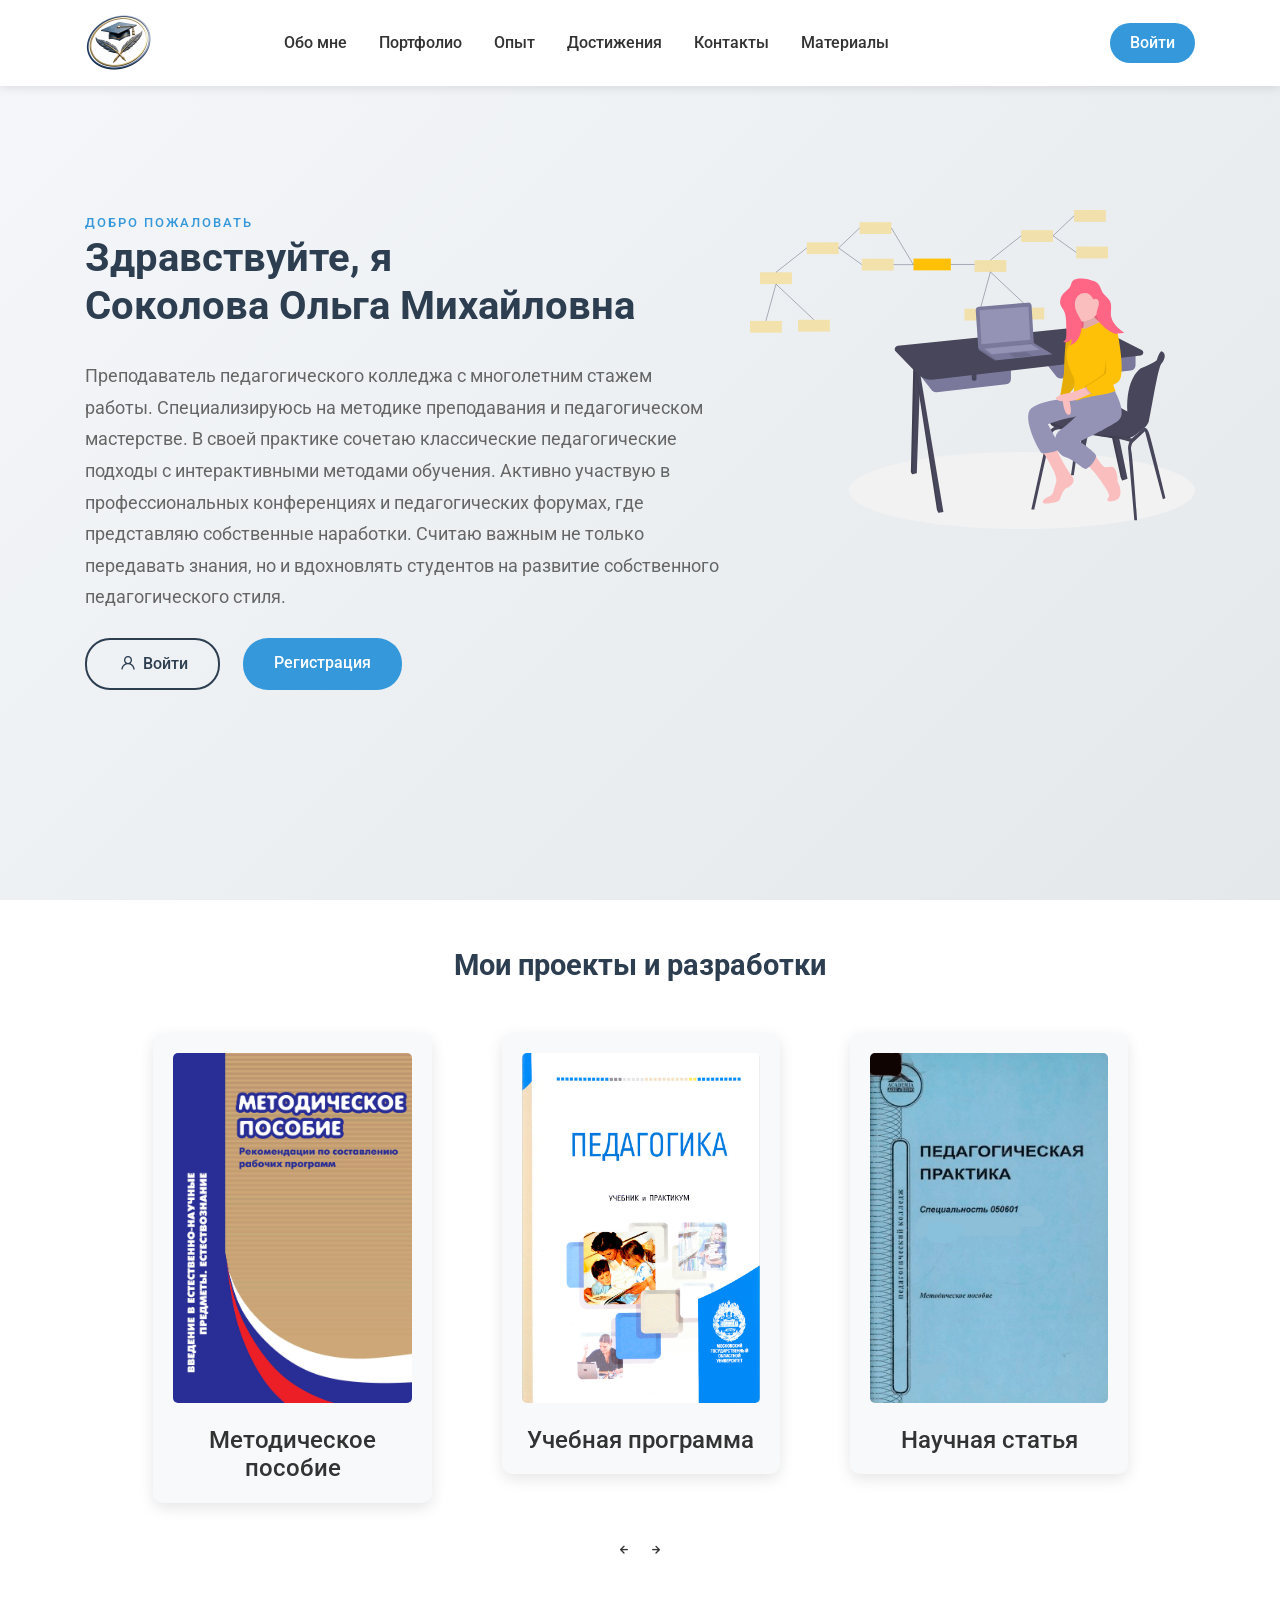
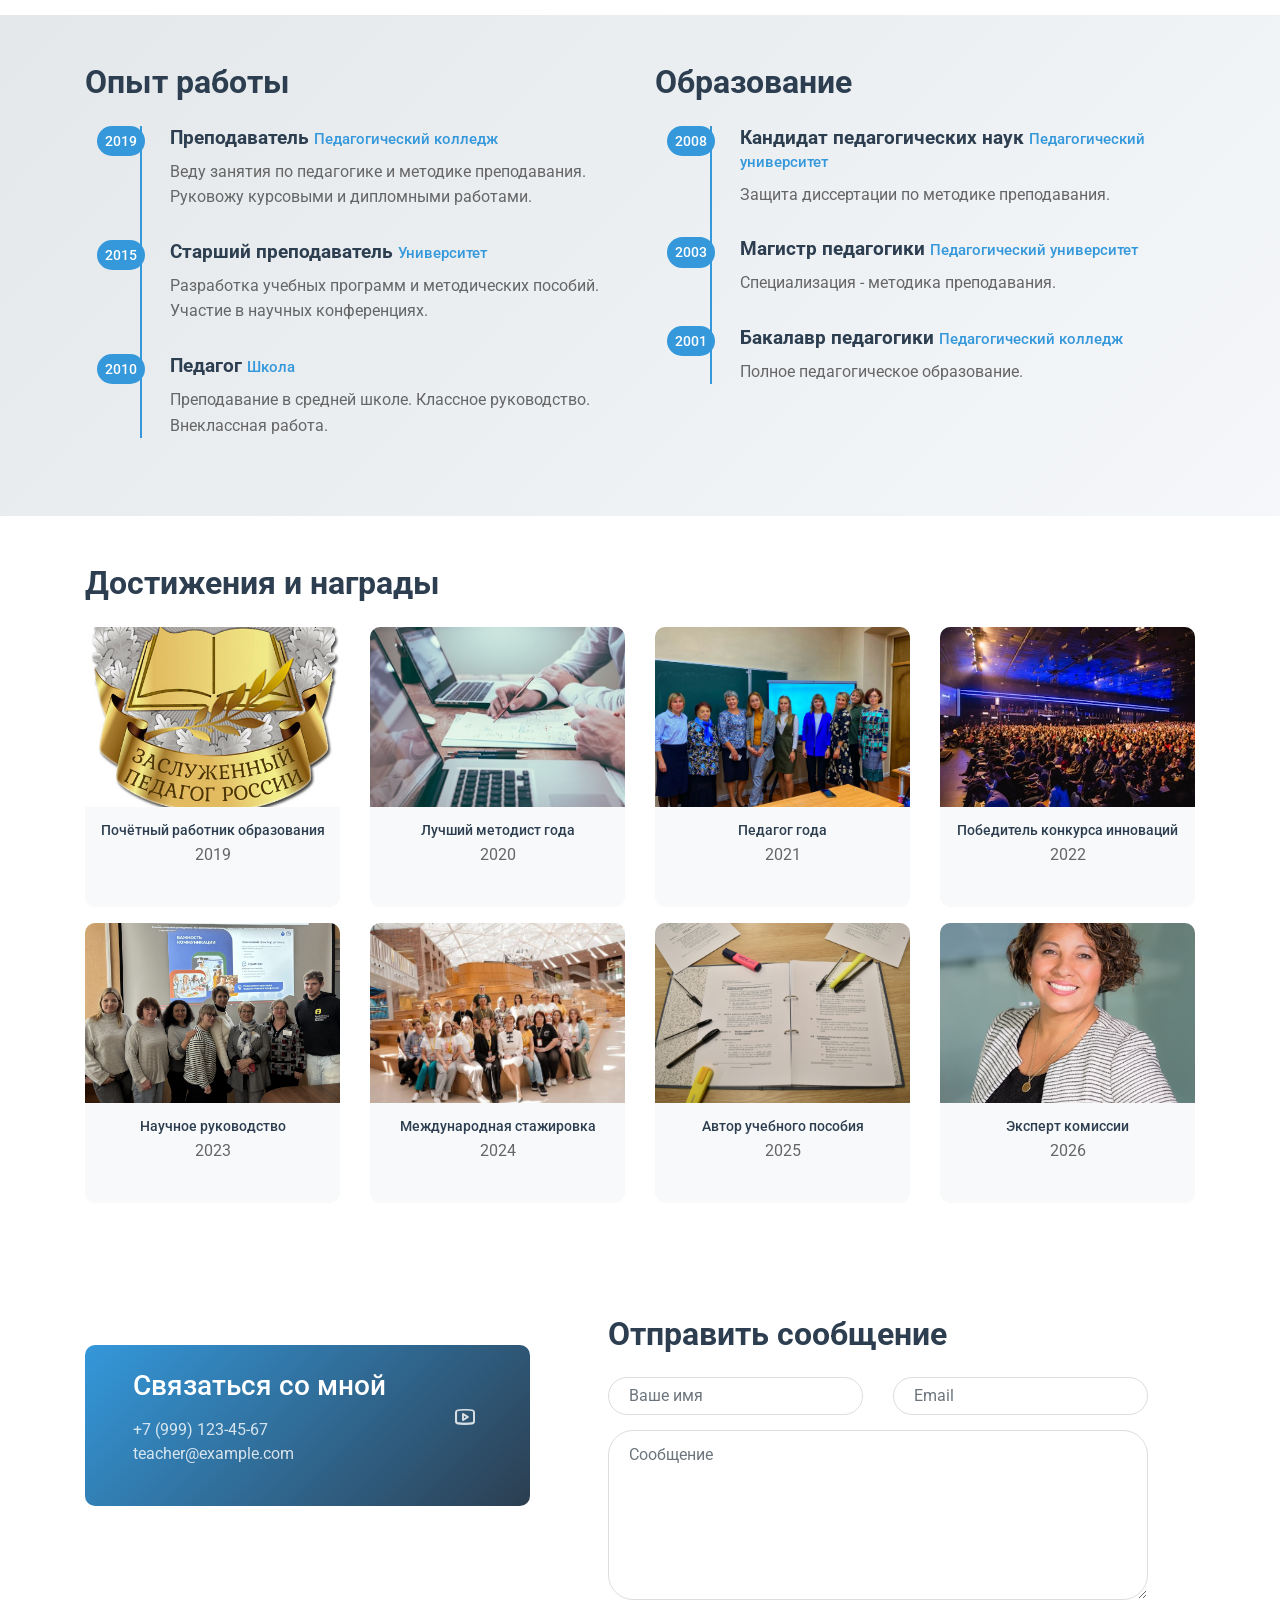
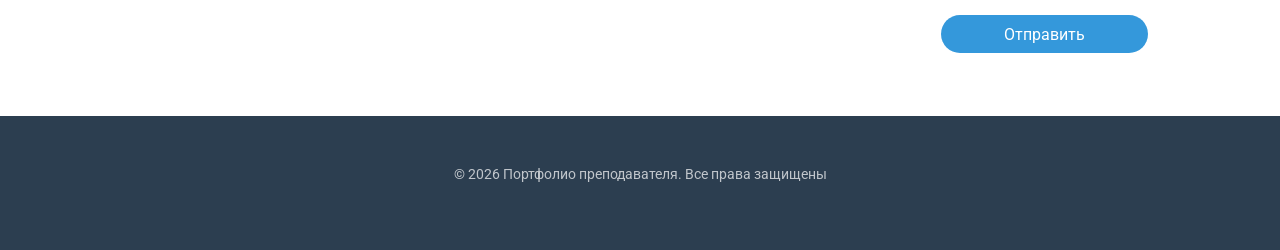
==== commit 3c5e7663: "end commit" ====
--- a/index.html
+++ b/index.html
@@ -18,7 +18,9 @@
 
     <nav class="navbar navbar-expand-sm navbar-light">
         <div class="container">
-            <a class="navbar-brand" href="index.html"><i class='uil uil-graduation-cap'></i> Преподаватель</a>
+            <a class="navbar-brand" href="index.html" style="width: 70px; height: 70px;">
+              <img src="/images/logo.png" alt="" style="width: 100%;">
+            </a>
 
             <button class="navbar-toggler" type="button" data-toggle="collapse" data-target="#navbarNav" aria-controls="navbarNav" aria-expanded="false"
                 aria-label="Toggle navigation">
@@ -65,13 +67,13 @@
                         <h1 class="animated animated-text">
                             <span class="mr-2">Здравствуйте, я</span>
                                 <div class="animated-info">
-                                    <span class="animated-item" id="teacher-name">Преподаватель</span>
-                                    <span class="animated-item">Педагог</span>
-                                    <span class="animated-item">Наставник</span>
+                                    <!-- <span class="animated-item" id="teacher-name"></span> -->
+                                    <span class="animated-item">Соколова Ольга Михайловна</span>
+                                    <!-- <span class="animated-item">Соколова Ольга Михайловна</span> -->
                                 </div>
                         </h1>
 
-                        <p id="teacher-bio">Преподаватель педагогического колледжа с многолетним стажем работы. Специализируюсь на методике преподавания и педагогическом мастерстве.</p>
+                        <p id="teacher-bio">Преподаватель педагогического колледжа с многолетним стажем работы. Специализируюсь на методике преподавания и педагогическом мастерстве. В своей практике сочетаю классические педагогические подходы с интерактивными методами обучения. Активно участвую в профессиональных конференциях и педагогических форумах, где представляю собственные наработки. Считаю важным не только передавать знания, но и вдохновлять студентов на развитие собственного педагогического стиля.</p>
                         
                         <div class="custom-btn-group mt-4" id="profile-buttons">
                         </div>
@@ -119,7 +121,7 @@
                                   <span>2019</span>
                              </div>
                              <div class="timeline-info">
-                                  <h3><span>Преподаватель</span><small>Педагогический колледж</small></h3>
+                                  <h3><span>Преподаватель </span><small>Педагогический колледж</small></h3>
                                   <p>Веду занятия по педагогике и методике преподавания. Руковожу курсовыми и дипломными работами.</p>
                              </div>
                         </div>
@@ -129,7 +131,7 @@
                                 <span>2015</span>
                             </div>
                             <div class="timeline-info">
-                                <h3><span>Старший преподаватель</span><small>Университет</small></h3>
+                                <h3><span>Старший преподаватель </span><small>Университет</small></h3>
                                 <p>Разработка учебных программ и методических пособий. Участие в научных конференциях.</p>
                             </div>
                         </div>
@@ -139,8 +141,8 @@
                                 <span>2010</span>
                             </div>
                             <div class="timeline-info">
-                                <h3><span>Педагог</span><small>Школа</small></h3>
-                                <p>Преподавание в ��редней школе. Классное руководство. Внеклассная работа.</p>
+                                <h3><span>Педагог </span><small>Школа</small></h3>
+                                <p>Преподавание в средней школе. Классное руководство. Внеклассная работа.</p>
                             </div>
                         </div>
                         
@@ -156,7 +158,7 @@
                                   <span>2008</span>
                              </div>
                              <div class="timeline-info">
-                                  <h3><span>Кандидат педагогических наук</span><small>Педагогический университет</small></h3>
+                                  <h3><span>Кандидат педагогических наук </span><small>Педагогический университет</small></h3>
                                   <p>Защита диссертации по методике преподавания.</p>
                              </div>
                         </div>
@@ -166,7 +168,7 @@
                                 <span>2003</span>
                             </div>
                             <div class="timeline-info">
-                                <h3><span>Магистр педагогики</span><small>Педагогический университет</small></h3>
+                                <h3><span>Магистр педагогики </span><small>Педагогический университет</small></h3>
                                 <p>Специализация - методика преподавания.</p>
                             </div>
                         </div>
@@ -176,7 +178,7 @@
                                 <span>2001</span>
                             </div>
                             <div class="timeline-info">
-                                <h3><span>Бакалавр педагогики</span><small>Педагогический колледж</small></h3>
+                                <h3><span>Бакалавр педагогики </span><small>Педагогический колледж</small></h3>
                                 <p>Полное педагогическое образование.</p>
                             </div>
                         </div>
--- a/css/styles.css
+++ b/css/styles.css
@@ -188,7 +188,7 @@
   border-radius: 10px;
   padding: 20px;
   box-shadow: 0 5px 15px rgba(0,0,0,0.1);
-  height: 320px;
+  /* height: 320px; */
   display: flex;
   flex-direction: column;
   justify-content: space-between;
@@ -197,7 +197,7 @@
 .project-info img {
   border-radius: 5px;
   width: 100%;
-  height: 180px;
+  height: 350px;
   object-fit: cover;
 }
 
@@ -352,14 +352,14 @@
 
 .achievement-card {
   background: var(--light-bg);
-  padding: 30px;
+  padding: 0;
   border-radius: 10px;
   text-align: center;
   transition: all 0.3s;
-  height: 220px;
+  height: 280px;
+  overflow: hidden;
   display: flex;
   flex-direction: column;
-  justify-content: center;
 }
 
 .achievement-card:hover {
@@ -367,19 +367,21 @@
   box-shadow: 0 10px 30px rgba(0,0,0,0.1);
 }
 
-.achievement-card i {
-  font-size: 3rem;
-  color: var(--secondary-color);
-  margin-bottom: 15px;
+.achievement-card img {
+  width: 100%;
+  height: 180px;
+  object-fit: cover;
 }
 
 .achievement-card h4 {
   color: var(--primary-color);
-  margin-bottom: 10px;
+  margin: 15px 10px 5px;
+  font-size: 14px;
 }
 
 .achievement-card p {
   color: var(--light-text);
+  margin: 0 10px 15px;
 }
 
 .footer {
@@ -682,7 +684,8 @@
 
 .materials-section {
   background: #fff;
-  padding-top: 100px;
+  padding-top: 120px;
+  min-height: calc(100vh - 70px);
 }
 
 .materials-section h1 {
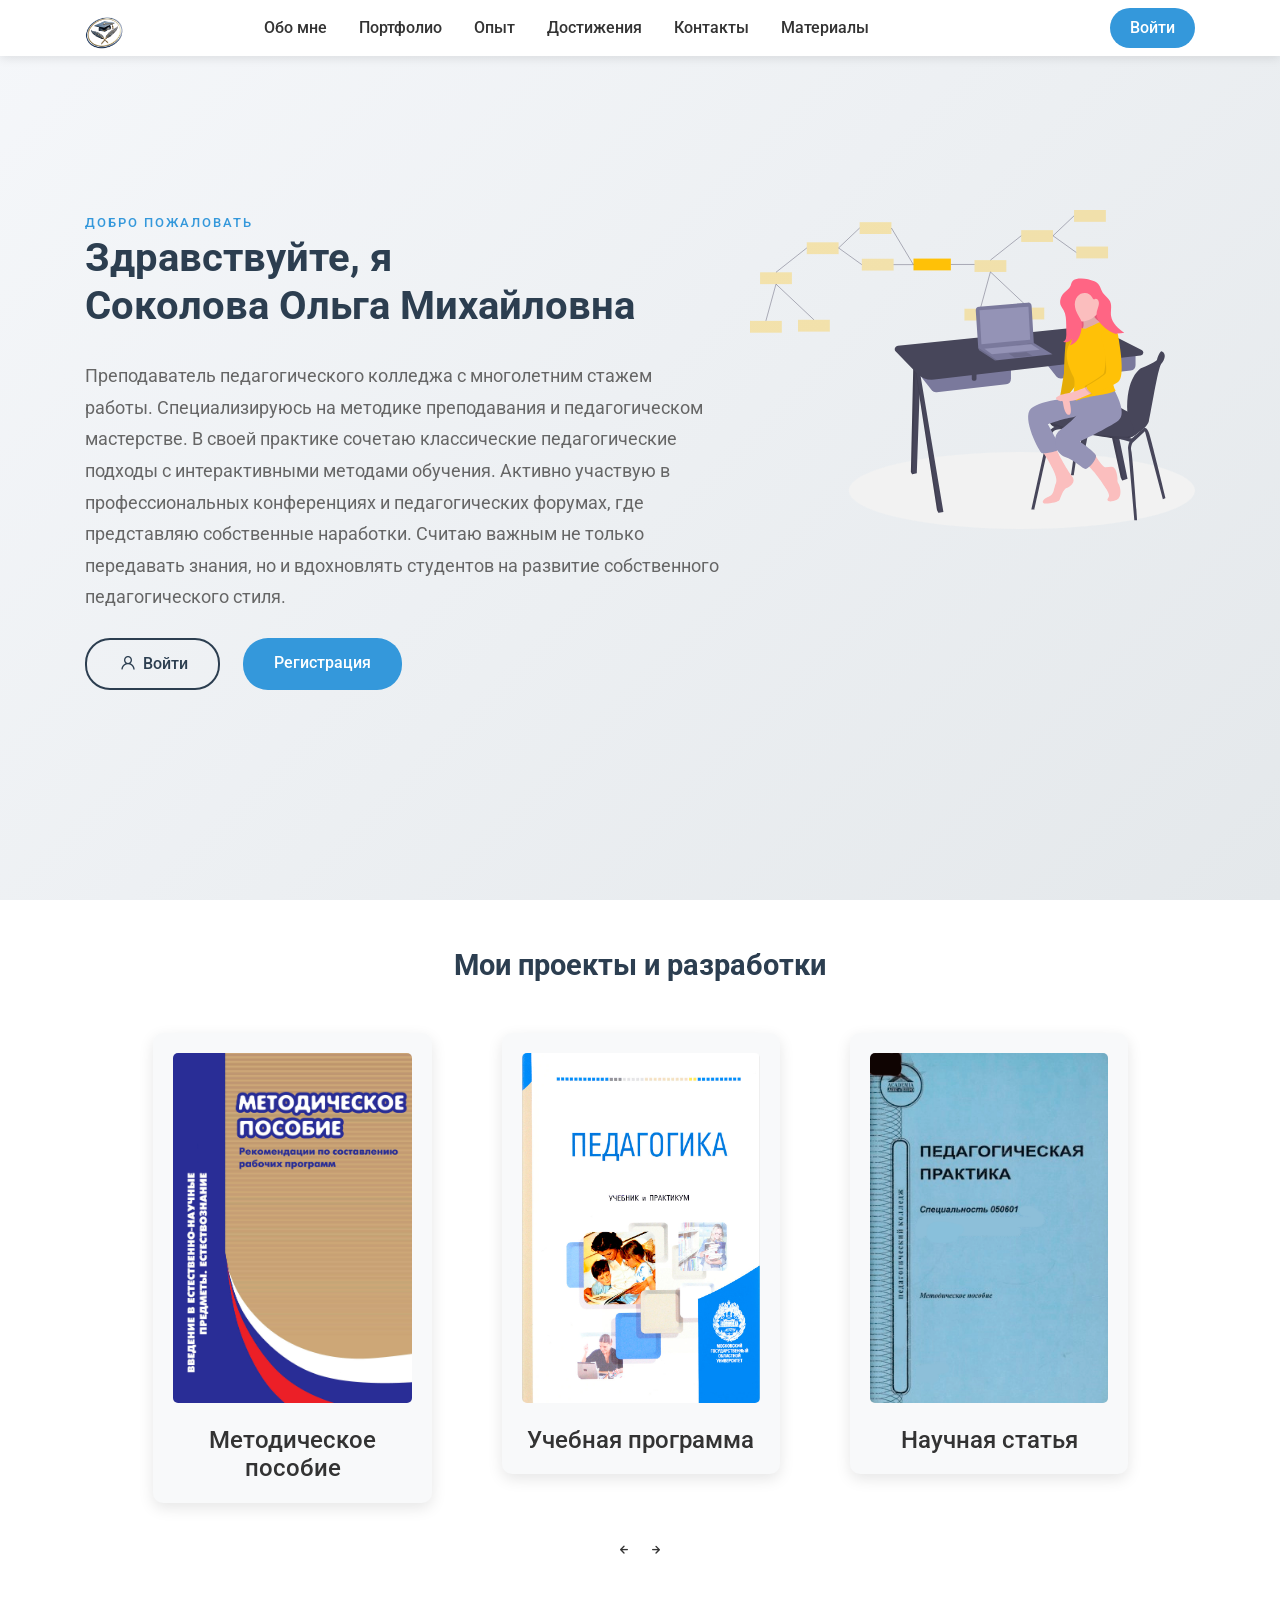
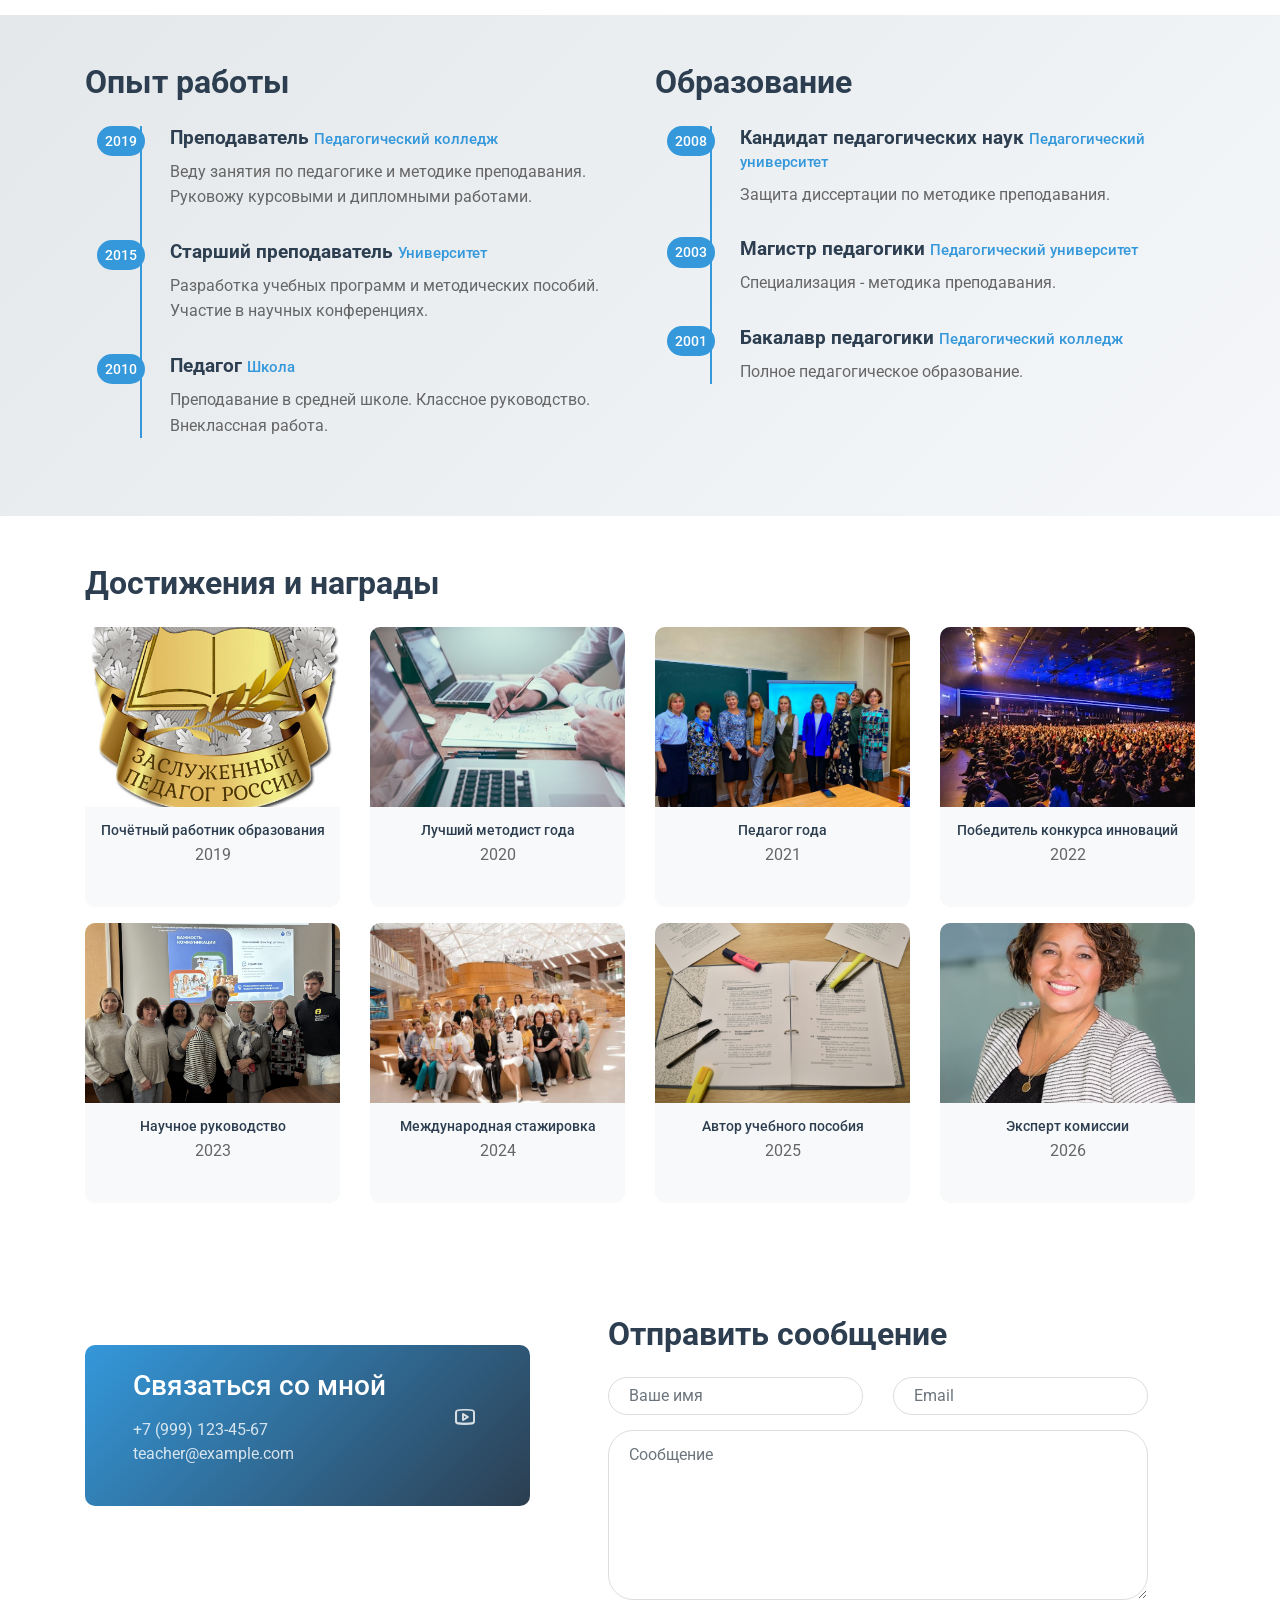
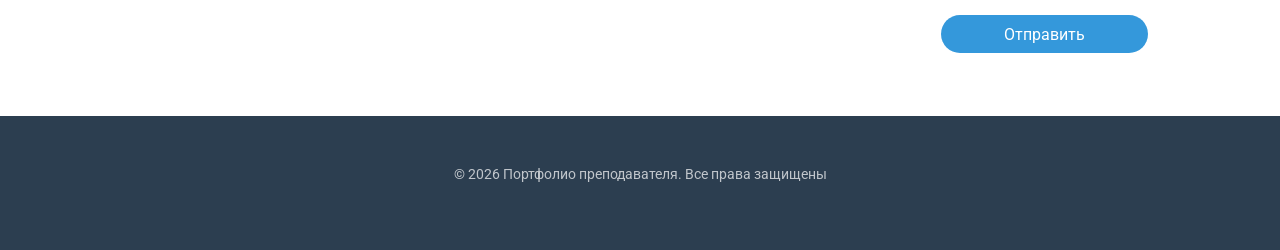
==== commit cd753f7a: "size logo fix" ====
--- a/index.html
+++ b/index.html
@@ -18,7 +18,7 @@
 
     <nav class="navbar navbar-expand-sm navbar-light">
         <div class="container">
-            <a class="navbar-brand" href="index.html" style="width: 70px; height: 70px;">
+            <a class="navbar-brand" href="index.html" style="width: 40px; height: 40px;">
               <img src="/images/logo.png" alt="" style="width: 100%;">
             </a>
 
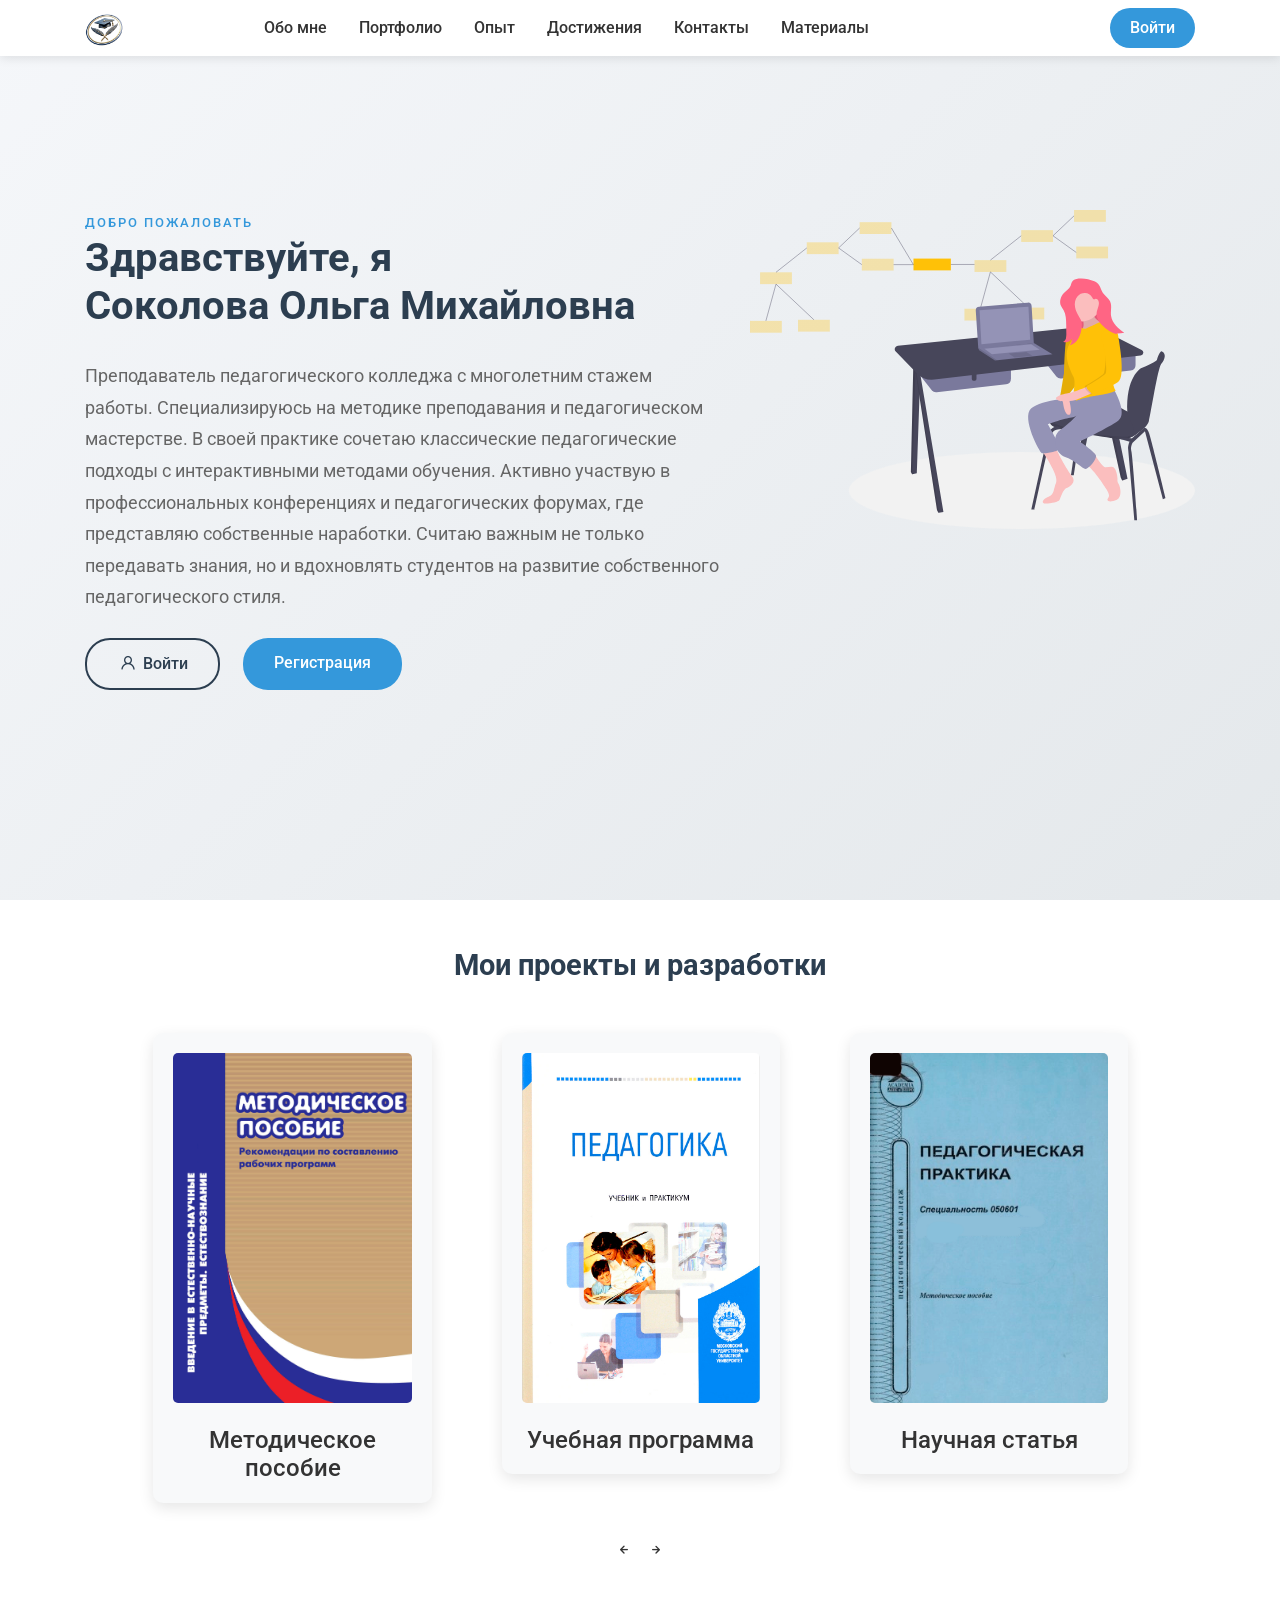
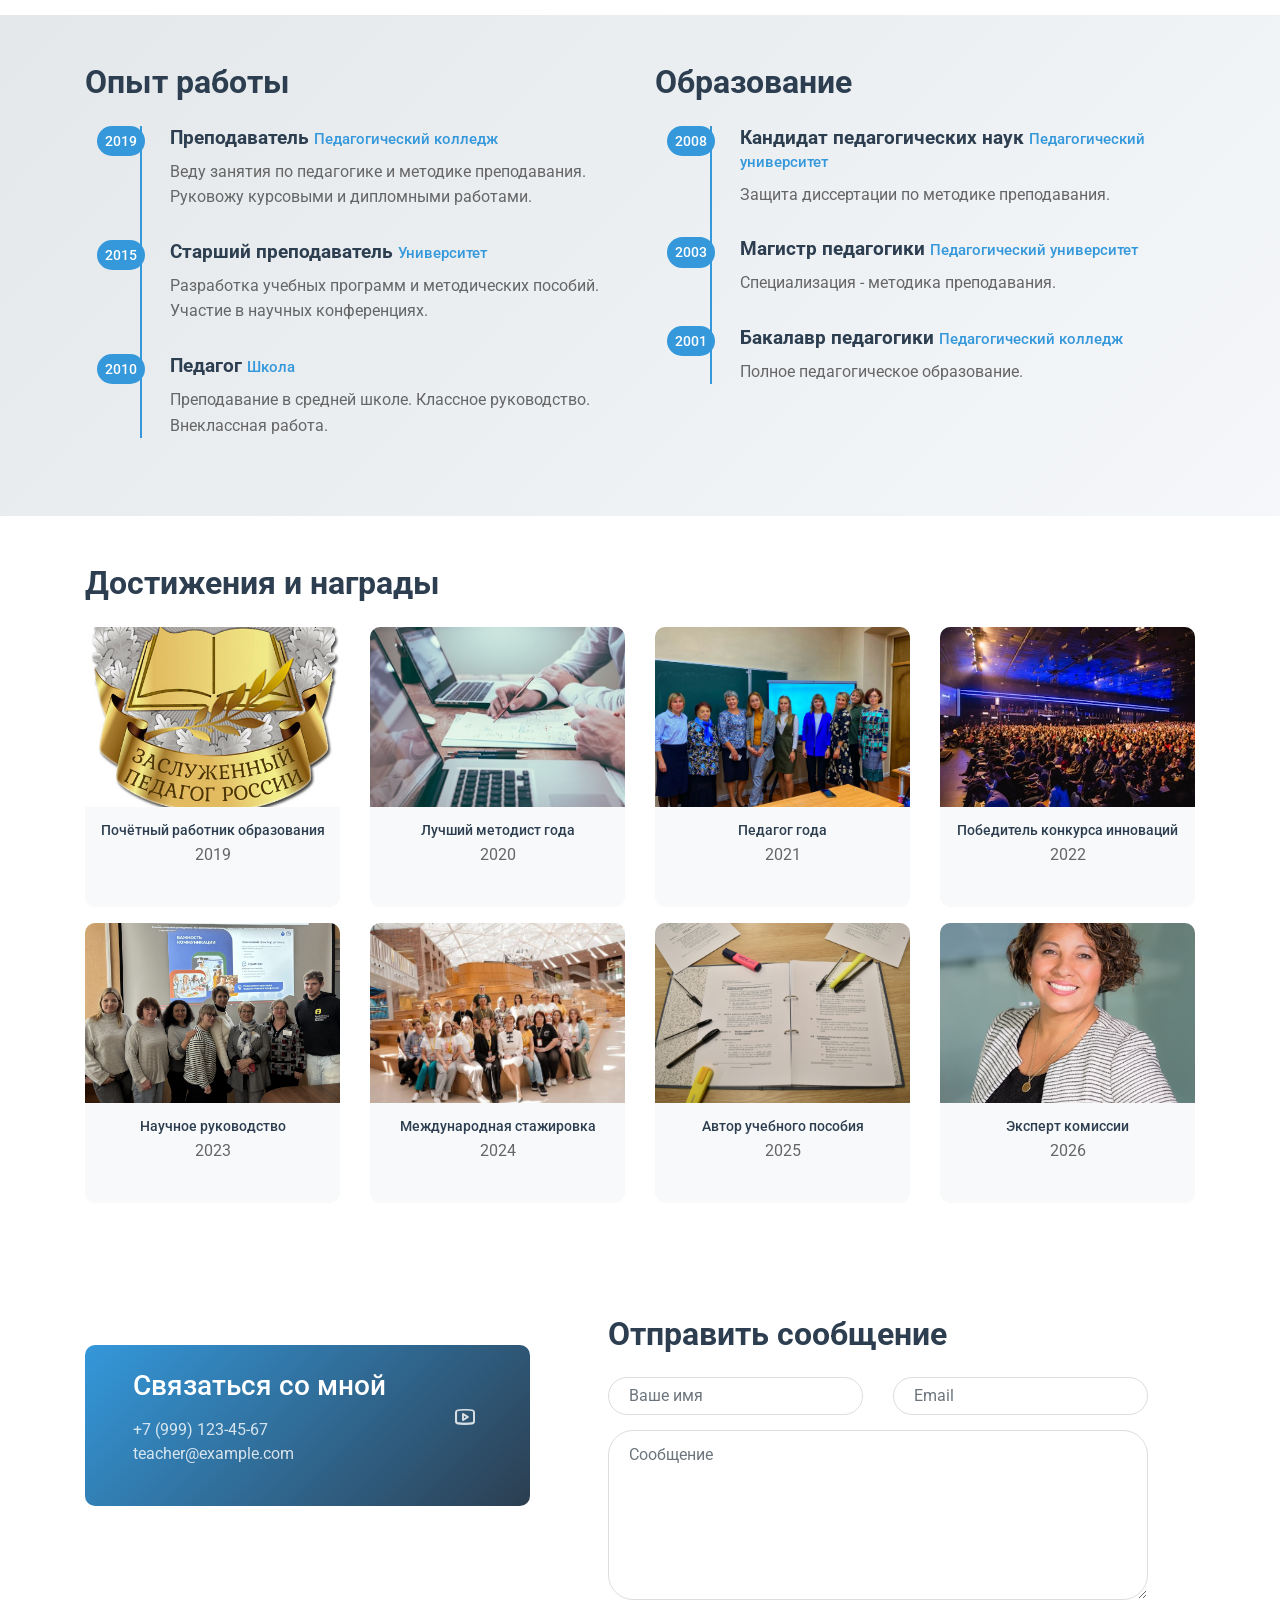
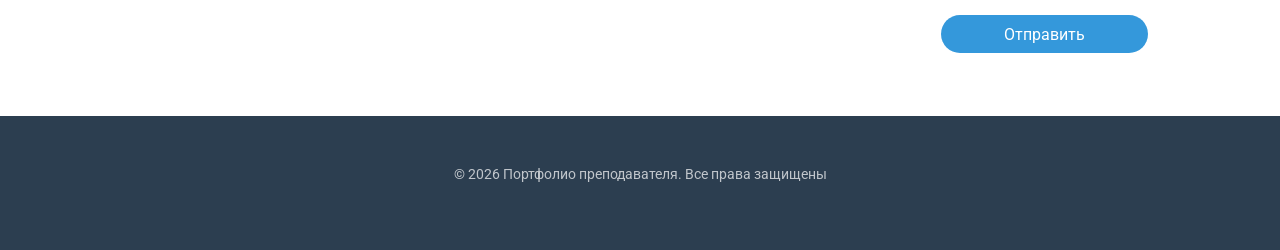
==== commit a7def443: "add style" ====
--- a/index.html
+++ b/index.html
@@ -19,7 +19,7 @@
     <nav class="navbar navbar-expand-sm navbar-light">
         <div class="container">
             <a class="navbar-brand" href="index.html" style="width: 40px; height: 40px;">
-              <img src="/images/logo.png" alt="" style="width: 100%;">
+              <img src="images/logo.png" alt="" style="width: 100%; vertical-align: top;">
             </a>
 
             <button class="navbar-toggler" type="button" data-toggle="collapse" data-target="#navbarNav" aria-controls="navbarNav" aria-expanded="false"
